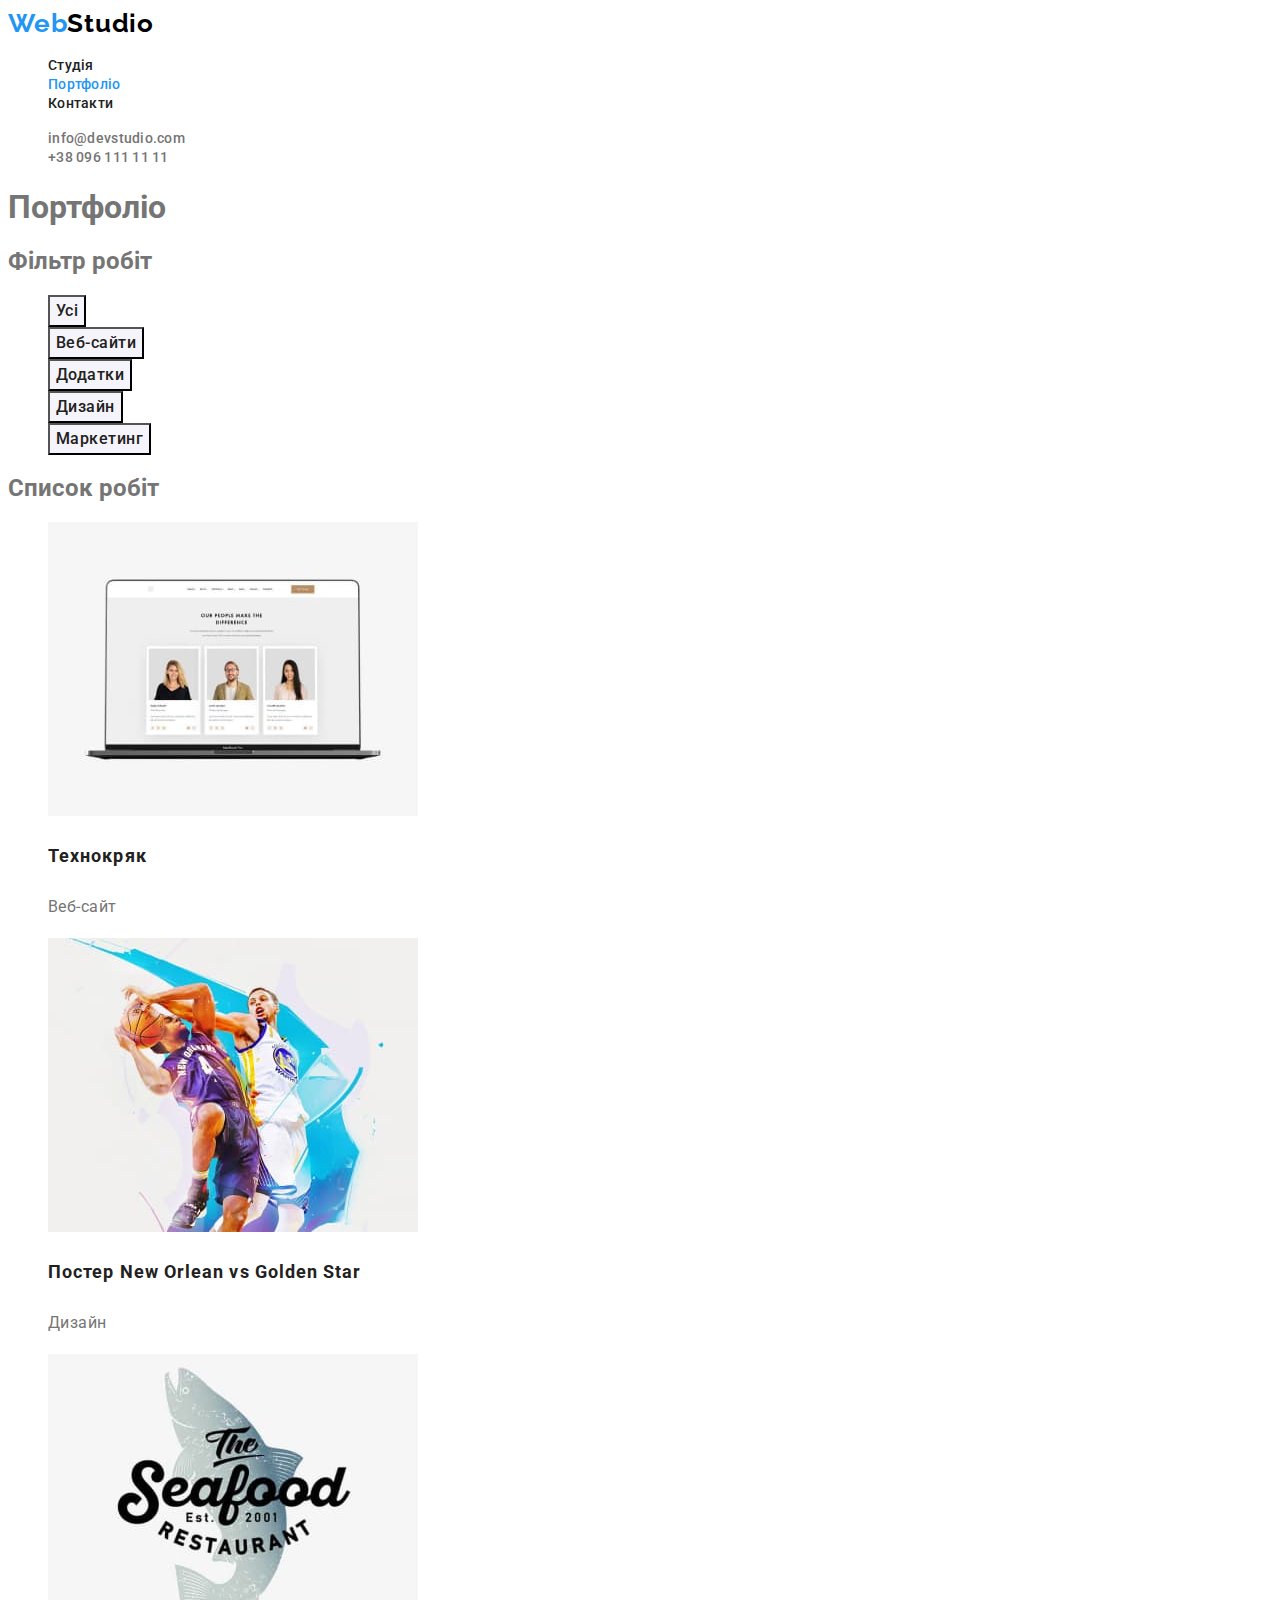
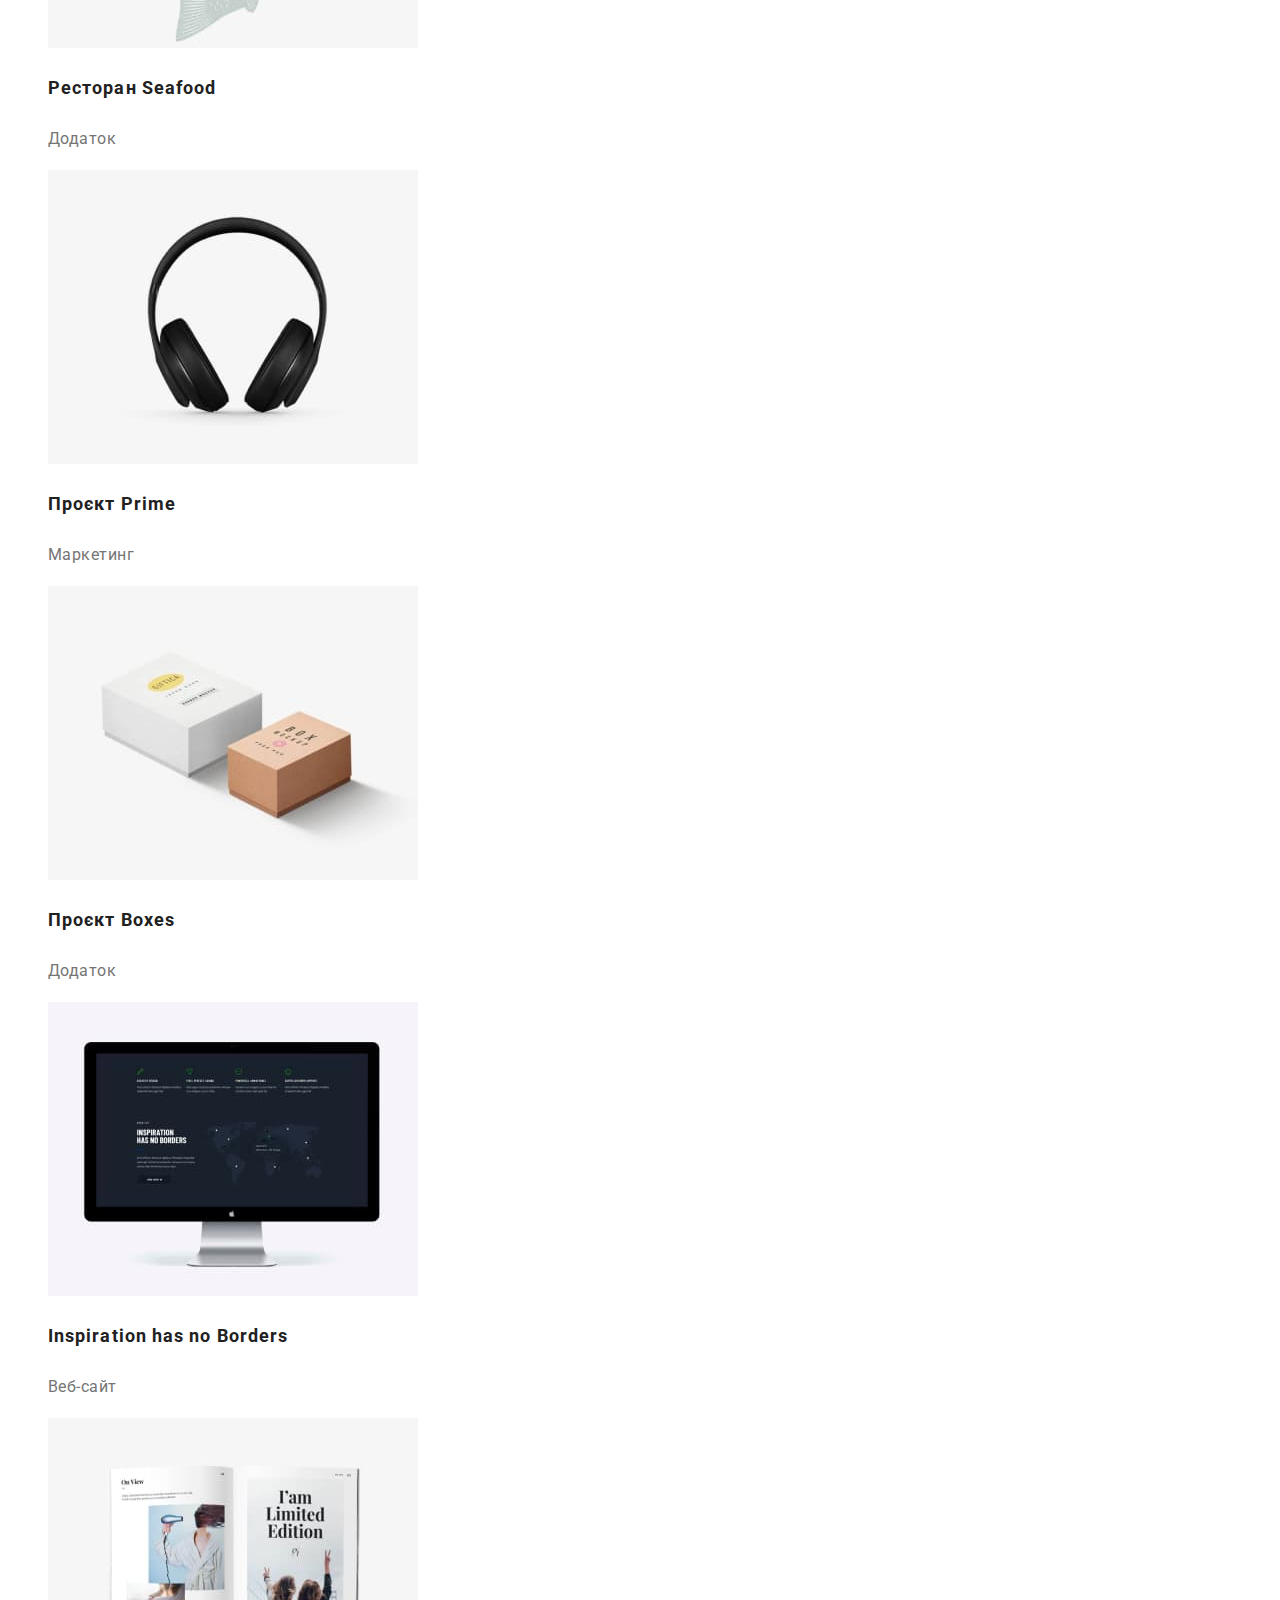
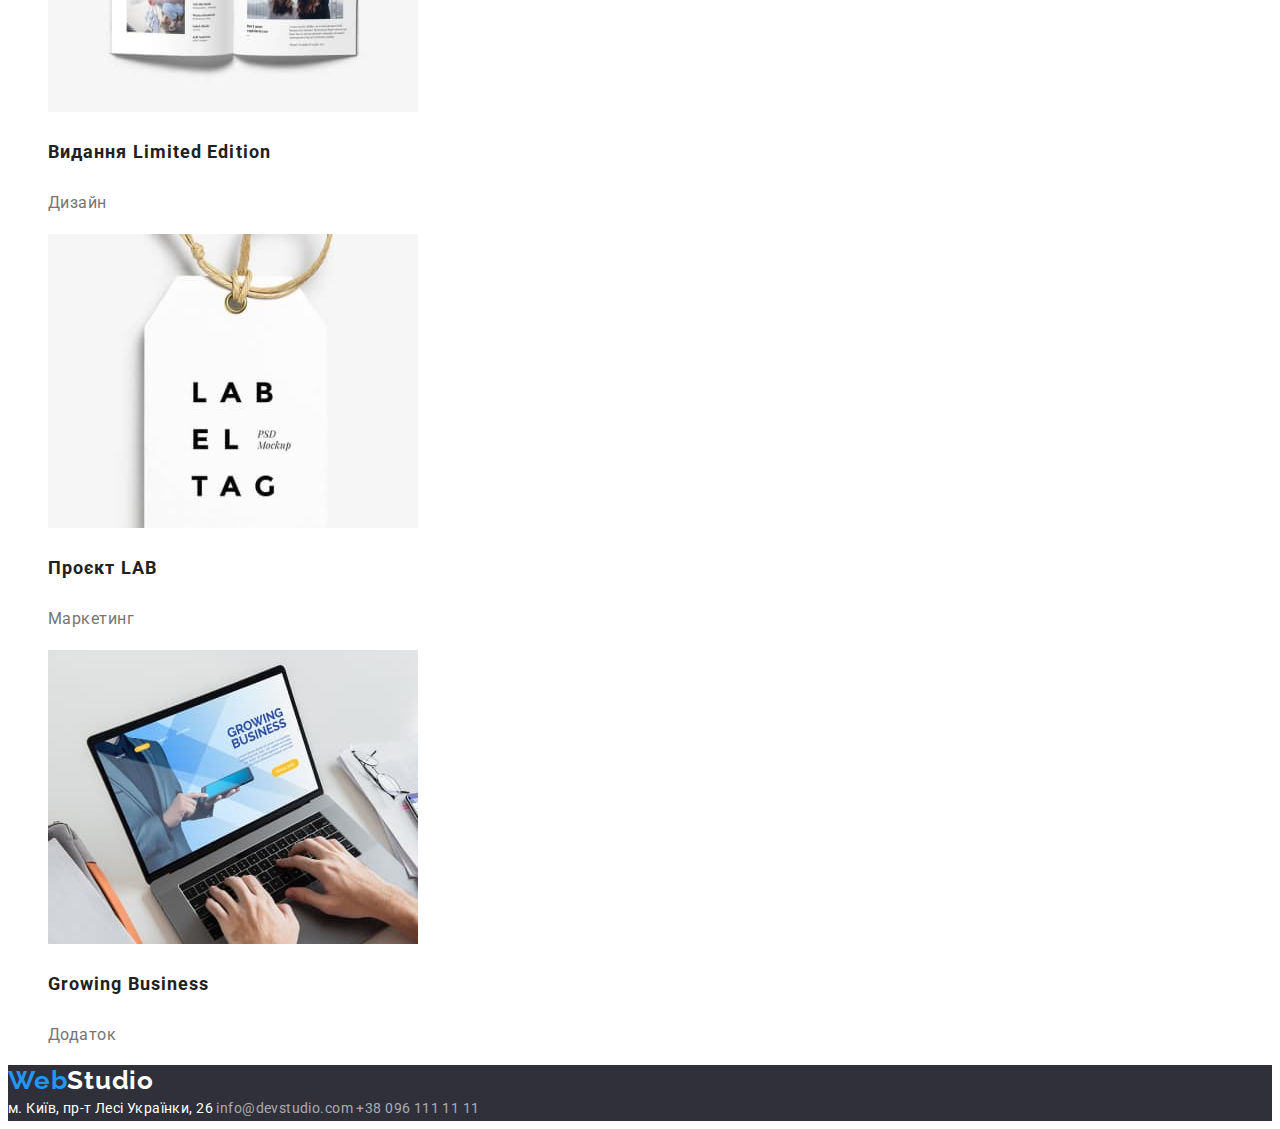
==== portfolio.html @ 7ddf729c "додав нормалізатор стилів" ====
<!DOCTYPE html>
<html lang="uk-UA">
  <head>
    <meta charset="UTF-8" />
    <meta name="viewport" content="width=device-width, initial-scale=1.0" />
    <title>Портфоліо</title>
    <link
      href="https://fonts.googleapis.com/css2?family=Raleway:wght@700&family=Roboto:wght@400;500;700;900&display=swap"
      rel="stylesheet"
    />
    <link
      rel="stylesheet"
      href="https://cdnjs.cloudflare.com/ajax/libs/modern-normalize/2.0.0/modern-normalize.min.css"
      integrity="sha512-4xo8blKMVCiXpTaLzQSLSw3KFOVPWhm/TRtuPVc4WG6kUgjH6J03IBuG7JZPkcWMxJ5huwaBpOpnwYElP/m6wg=="
      crossorigin="anonymous"
      referrerpolicy="no-referrer"
    />
    <link rel="stylesheet" href="./css/styles.css" />
  </head>
  <body>
    <!-- Шапка -->
    <header>
      <nav>
        <a href="./index.html" class="logo"
          >Web<span class="logo-studio-black">Studio</span></a
        >

        <ul class="nav list">
          <li><a href="./index.html" class="link">Студія</a></li>
          <li><a href="./portfolio.html" class="link current">Портфоліо</a></li>
          <li><a href="" class="link">Контакти</a></li>
        </ul>
      </nav>

      <ul class="info list">
        <li>
          <a href="mailto:info@devstudio.com" class="link"
            >info@devstudio.com</a
          >
        </li>
        <li><a href="tel:380961111111" class="link">+38 096 111 11 11</a></li>
      </ul>
    </header>

    <main>
      <section class="portfolio">
        <!-- цей заголовок буде скритий -->
        <h1>Портфоліо</h1>

        <!-- Фільтр -->

        <!-- цей заголовок буде скритий -->
        <h2>Фільтр робіт</h2>

        <ul class="list">
          <li><button type="button" class="list-button">Усі</button></li>
          <li>
            <button type="button" class="list-button">Веб-сайти</button>
          </li>
          <li><button type="button" class="list-button">Додатки</button></li>
          <li><button type="button" class="list-button">Дизайн</button></li>
          <li>
            <button type="button" class="list-button">Маркетинг</button>
          </li>
        </ul>

        <!-- Список робіт -->

        <!-- цей заголовок буде скритий -->
        <h2>Список робіт</h2>

        <ul class="list">
          <li>
            <a href="" class="link">
              <img
                src="./images/portfolio/techno.jpg"
                alt="Сторінка веб-сайту"
                width="370"
                height="294"
              />
              <h3 class="card-title">Технокряк</h3>
              <p class="card-text">Веб-сайт</p>
            </a>
          </li>
          <li>
            <a href="" class="link">
              <img
                src="./images/portfolio/new-orlean.jpg"
                alt="Гра в баскебол"
                width="370"
                height="294"
              />
              <h3 class="card-title">Постер New Orlean vs Golden Star</h3>
              <p class="card-text">Дизайн</p>
            </a>
          </li>
          <li>
            <a href="" class="link">
              <img
                src="./images/portfolio/seafood.jpg"
                alt="Логотип ресторану"
                width="370"
                height="294"
              />
              <h3 class="card-title">Ресторан Seafood</h3>
              <p class="card-text">Додаток</p>
            </a>
          </li>
          <li>
            <a href="" class="link">
              <img
                src="./images/portfolio/prime.jpg"
                alt="Навушники"
                width="370"
                height="294"
              />
              <h3 class="card-title">Проєкт Prime</h3>
              <p class="card-text">Маркетинг</p>
            </a>
          </li>
          <li>
            <a href="" class="link">
              <img
                src="./images/portfolio/boxes.jpg"
                alt="Картонні коробки"
                width="370"
                height="294"
              />
              <h3 class="card-title">Проєкт Boxes</h3>
              <p class="card-text">Додаток</p>
            </a>
          </li>
          <li>
            <a href="" class="link">
              <img
                src="./images/portfolio/no-borders.jpg"
                alt="Комп'ютер"
                width="370"
                height="294"
              />
              <h3 class="card-title">Inspiration has no Borders</h3>
              <p class="card-text">Веб-сайт</p>
            </a>
          </li>
          <li>
            <a href="" class="link">
              <img
                src="./images/portfolio/limited-edition.jpg"
                alt="Відкрита книга"
                width="370"
                height="294"
              />
              <h3 class="card-title">Видання Limited Edition</h3>
              <p class="card-text">Дизайн</p>
            </a>
          </li>
          <li>
            <a href="" class="link">
              <img
                src="./images/portfolio/lab.jpg"
                alt="Бірка з логотипом"
                width="370"
                height="294"
              />
              <h3 class="card-title">Проєкт LAB</h3>
              <p class="card-text">Маркетинг</p>
            </a>
          </li>
          <li>
            <a href="" class="link">
              <img
                src="./images/portfolio/growing-bisiness.jpg"
                alt="Робота за ноутбуком"
                width="370"
                height="294"
              />
              <h3 class="card-title">Growing Business</h3>
              <p class="card-text">Додаток</p>
            </a>
          </li>
        </ul>
      </section>
    </main>

    <!-- Підвал -->
    <footer>
      <a href="./index.html" class="logo"
        >Web<span class="logo-studio-white">Studio</span></a
      >
      <address>
        м. Київ, пр-т Лесі Українки, 26
        <a href="mailto:info@devstudio.com" class="link">info@devstudio.com</a>
        <a href="tel:380961111111" class="link">+38 096 111 11 11</a>
      </address>
    </footer>
  </body>
</html>
---- css/styles.css ----
:root {
  --primary-bg-color: #ffffff;
  --secondary-bg-color: #f5f4fa;
  --logo-black-color: #000000;
  --accent-color: #2196f3;
  --primary-text-color: #757575;
  --secondary-text-color: #212121;
  --hero-bg-color: #2f303a;
  --address-text-color: rgba(255, 255, 255, 0.6);
}

body {
  background-color: var(--primary-bg-color);
  color: var(--primary-text-color);
  font-family: 'Roboto', sans-serif;
  font-size: 16px;
}

/* Шапка */

.logo {
  color: var(--accent-color);
  font-family: 'Raleway', sans-serif;
  font-size: 26px;
  font-weight: 700;
  line-height: 1.2;
  letter-spacing: 0.78px;
  text-decoration: none;
}

.logo-studio-black {
  color: var(--logo-black-color);
}

.list {
  list-style: none;
}

.nav .link {
  color: var(--secondary-text-color);
  font-size: 14px;
  font-weight: 500;
  line-height: 1.2;
  letter-spacing: 0.28px;
  text-decoration: none;
}

.info .link {
  color: var(--primary-text-color);
  font-size: 14px;
  font-weight: 500;
  line-height: 1.2;
  letter-spacing: 0.28px;
  text-decoration: none;
}

.nav .link.current {
  color: var(--accent-color);
}

.nav .link:hover,
.nav .link:focus {
  color: var(--accent-color);
}

.info .link:hover,
.info .link:focus {
  color: var(--accent-color);
}

/* Герой */

.hero {
  background-color: var(--hero-bg-color);
}

.hero-title {
  color: var(--primary-bg-color);
  text-align: center;
  font-size: 44px;
  font-weight: 900;
  line-height: 1.36;
  letter-spacing: 2.64px;
  text-transform: uppercase;
}

.hero-button {
  color: var(--primary-bg-color);
  background-color: var(--accent-color);
  text-align: center;
  font-family: inherit;
  font-weight: 700;
  line-height: 1.87;
  letter-spacing: 0.96px;
}

.hero-button:hover {
  color: var(--hero-bg-color);
  cursor: pointer;
}

/* Особливості */

.features .title {
  color: var(--secondary-text-color);
  font-size: 14px;
  font-weight: 700;
  line-height: 1.2;
  letter-spacing: 0.42px;
  text-transform: uppercase;
}

.features .text {
  color: var(--primary-text-color);
  font-size: 14px;
  font-weight: 400;
  line-height: 1.71;
  letter-spacing: 0.42px;
}

/* Чим ми займаємося */

.examples .title,
.team .title {
  color: var(--secondary-text-color);
  text-align: center;
  font-size: 36px;
  font-weight: 700;
  line-height: 1.2;
  letter-spacing: 1.08px;
}

/* Наша команда */

.team {
  background-color: var(--secondary-bg-color);
}

.team .card-title {
  color: var(--secondary-text-color);
  text-align: center;
  font-size: 16px;
  font-weight: 500;
  line-height: 1.2;
  letter-spacing: 0.48px;
}

.team .card-text {
  color: var(--primary-text-color);
  text-align: center;
  font-size: 16px;
  font-weight: 400;
  line-height: 1.2;
  letter-spacing: 0.48px;
}

/* Портфоліо */

.portfolio .list-button {
  color: var(--secondary-text-color);
  background-color: var(--secondary-bg-color);
  text-align: center;
  font-size: 16px;
  font-weight: 500;
  line-height: 1.62;
  letter-spacing: 0.48px;
  font-family: inherit;
  cursor: pointer;
}

.portfolio .list-button:hover,
.portfolio .list-button:focus {
  color: var(--primary-bg-color);
  background-color: var(--accent-color);
}

.portfolio .link {
  text-decoration: none;
}

.portfolio .card-title {
  color: var(--secondary-text-color);
  font-size: 18px;
  font-weight: 700;
  line-height: 2;
  letter-spacing: 1.08px;
}

.portfolio .card-text {
  color: var(--primary-text-color);
  font-weight: 400;
  line-height: 1.87;
  letter-spacing: 0.48px;
}

/* Підвал */

footer {
  background-color: var(--hero-bg-color);
}

.logo-studio-white {
  color: var(--primary-bg-color);
}

address {
  color: var(--primary-bg-color);
  font-style: normal;
  font-size: 14px;
  font-weight: 400;
  line-height: 1.71;
  letter-spacing: 0.42px;
}

address .link {
  color: var(--address-text-color);
  font-size: 14px;
  font-weight: 400;
  line-height: 1.71;
  letter-spacing: 0.42px;
  text-decoration: none;
}

address .link:hover,
address .link:focus {
  color: var(--accent-color);
}
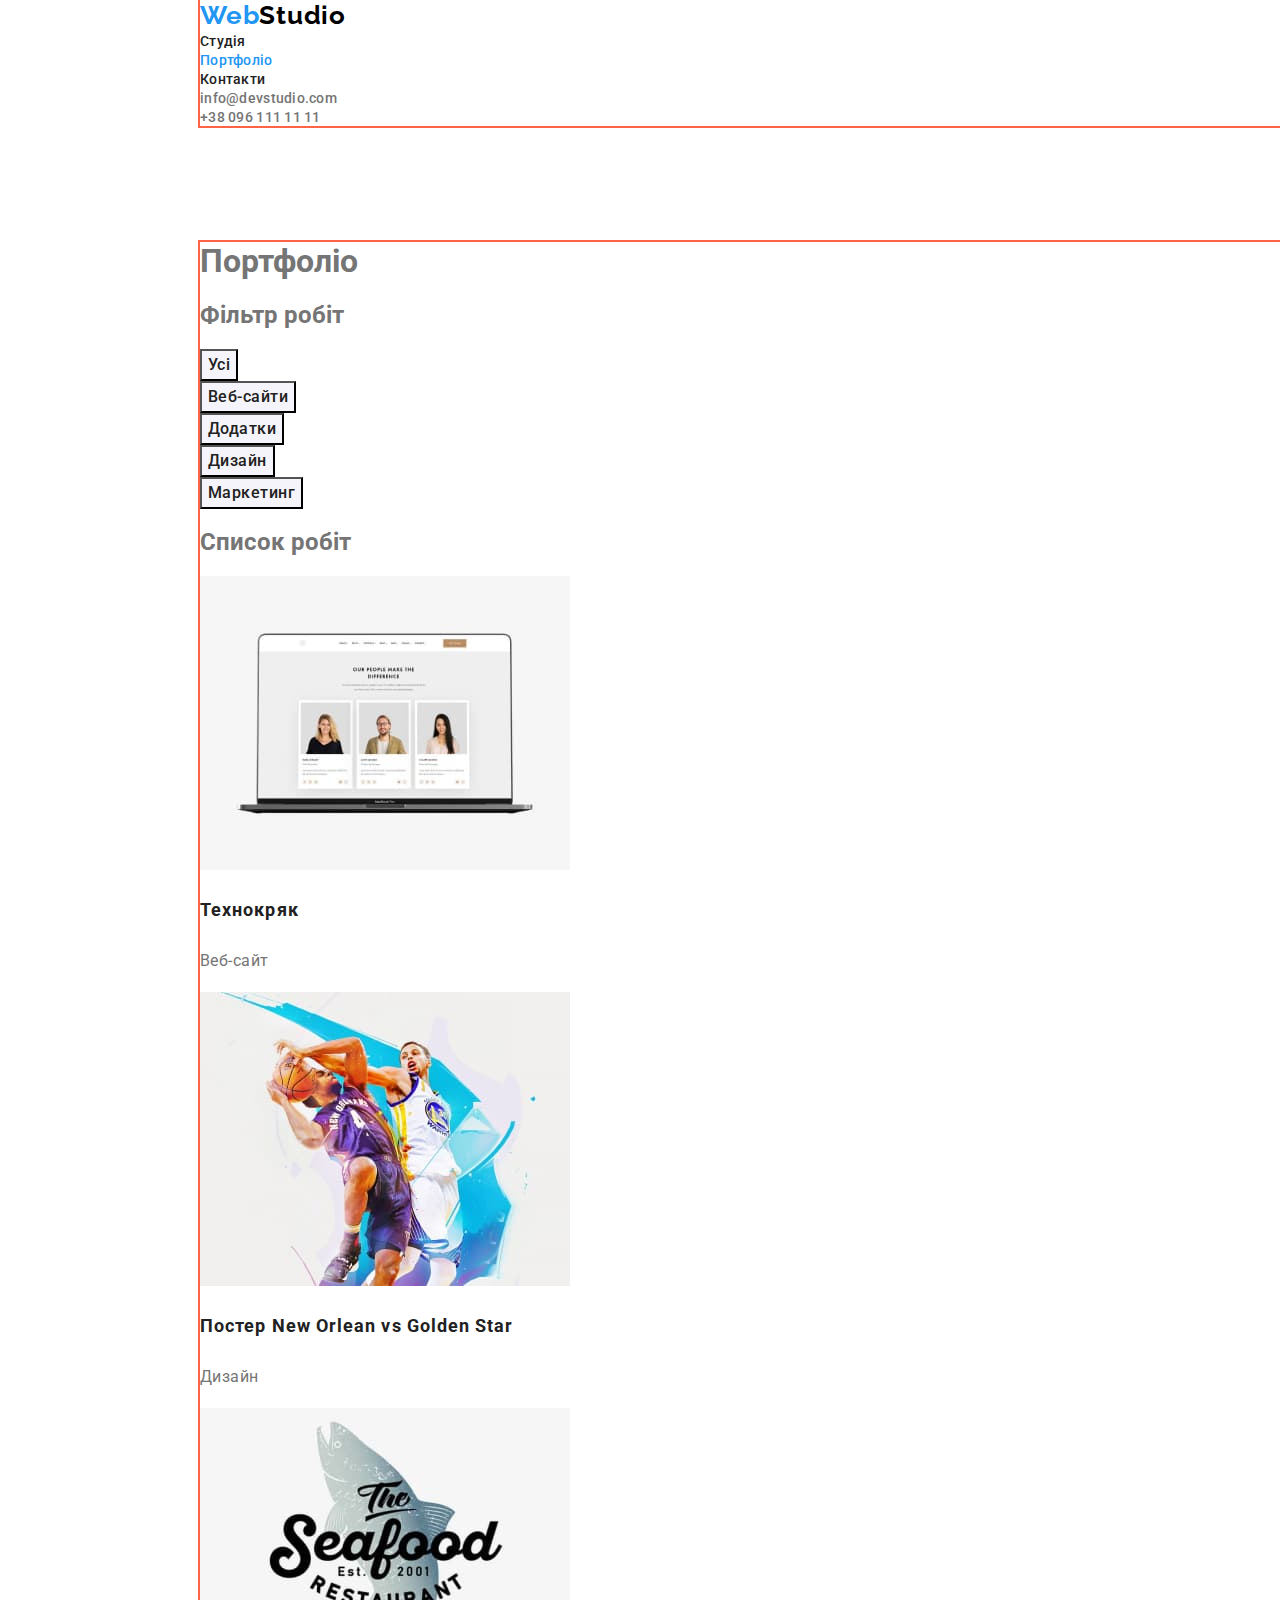
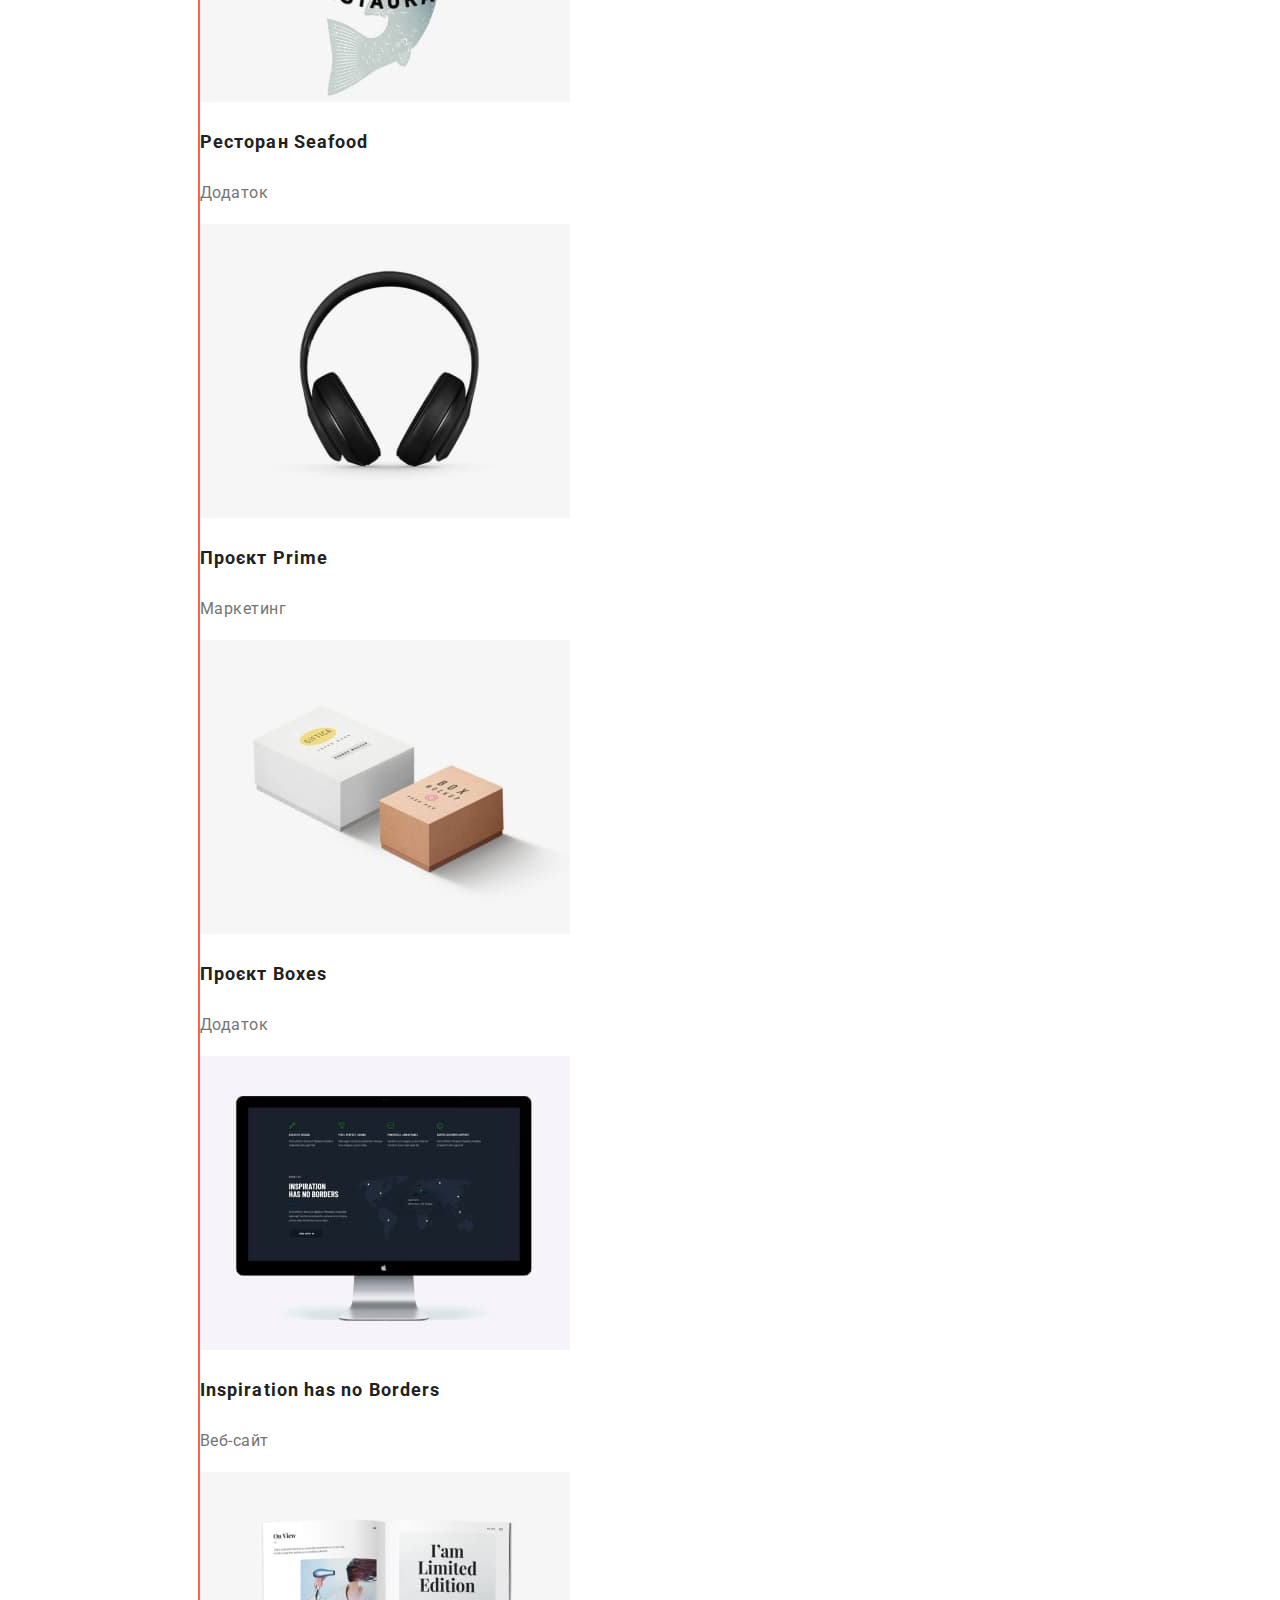
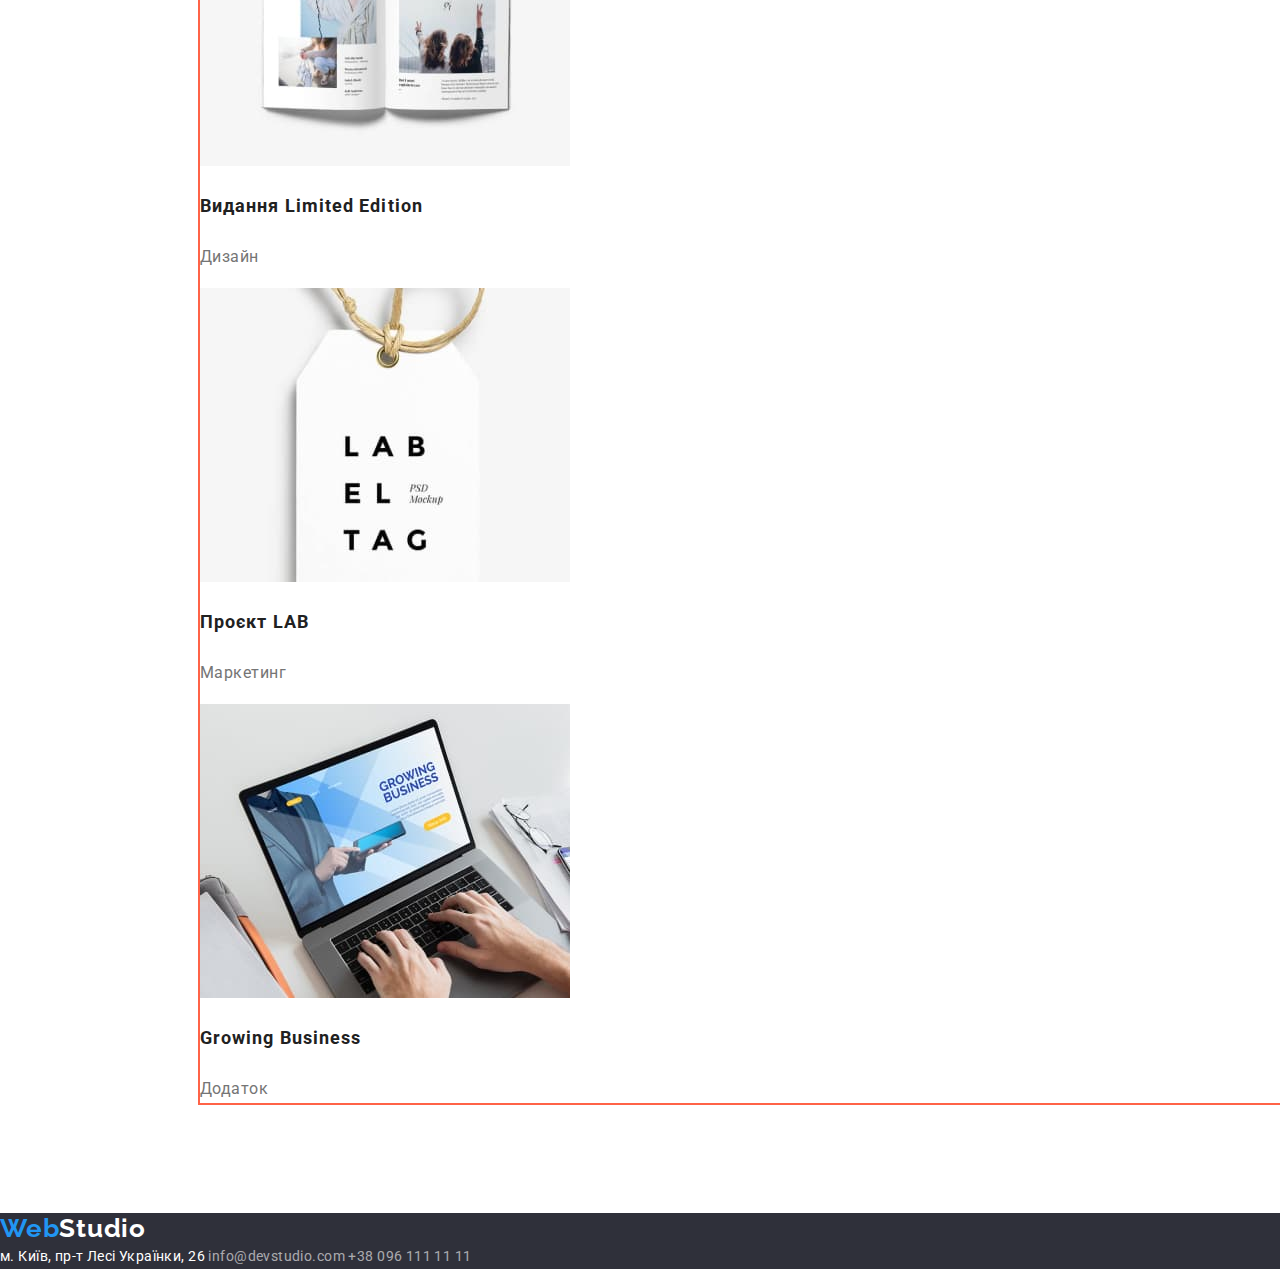
==== commit b70870e9: "створив клас .container, задав вертикальні відступи" ====
--- a/portfolio.html
+++ b/portfolio.html
@@ -17,168 +17,175 @@
     />
     <link rel="stylesheet" href="./css/styles.css" />
   </head>
+
   <body>
     <!-- Шапка -->
     <header>
-      <nav>
-        <a href="./index.html" class="logo"
-          >Web<span class="logo-studio-black">Studio</span></a
-        >
-
-        <ul class="nav list">
-          <li><a href="./index.html" class="link">Студія</a></li>
-          <li><a href="./portfolio.html" class="link current">Портфоліо</a></li>
-          <li><a href="" class="link">Контакти</a></li>
+      <div class="container">
+        <nav>
+          <a href="./index.html" class="logo"
+            >Web<span class="logo-studio-black">Studio</span></a
+          >
+
+          <ul class="nav list">
+            <li><a href="./index.html" class="link">Студія</a></li>
+            <li>
+              <a href="./portfolio.html" class="link current">Портфоліо</a>
+            </li>
+            <li><a href="" class="link">Контакти</a></li>
+          </ul>
+        </nav>
+
+        <ul class="info list">
+          <li>
+            <a href="mailto:info@devstudio.com" class="link"
+              >info@devstudio.com</a
+            >
+          </li>
+          <li><a href="tel:380961111111" class="link">+38 096 111 11 11</a></li>
         </ul>
-      </nav>
-
-      <ul class="info list">
-        <li>
-          <a href="mailto:info@devstudio.com" class="link"
-            >info@devstudio.com</a
-          >
-        </li>
-        <li><a href="tel:380961111111" class="link">+38 096 111 11 11</a></li>
-      </ul>
+      </div>
     </header>
 
     <main>
-      <section class="portfolio">
-        <!-- цей заголовок буде скритий -->
-        <h1>Портфоліо</h1>
-
-        <!-- Фільтр -->
-
-        <!-- цей заголовок буде скритий -->
-        <h2>Фільтр робіт</h2>
-
-        <ul class="list">
-          <li><button type="button" class="list-button">Усі</button></li>
-          <li>
-            <button type="button" class="list-button">Веб-сайти</button>
-          </li>
-          <li><button type="button" class="list-button">Додатки</button></li>
-          <li><button type="button" class="list-button">Дизайн</button></li>
-          <li>
-            <button type="button" class="list-button">Маркетинг</button>
-          </li>
-        </ul>
-
-        <!-- Список робіт -->
-
-        <!-- цей заголовок буде скритий -->
-        <h2>Список робіт</h2>
-
-        <ul class="list">
-          <li>
-            <a href="" class="link">
-              <img
-                src="./images/portfolio/techno.jpg"
-                alt="Сторінка веб-сайту"
-                width="370"
-                height="294"
-              />
-              <h3 class="card-title">Технокряк</h3>
-              <p class="card-text">Веб-сайт</p>
-            </a>
-          </li>
-          <li>
-            <a href="" class="link">
-              <img
-                src="./images/portfolio/new-orlean.jpg"
-                alt="Гра в баскебол"
-                width="370"
-                height="294"
-              />
-              <h3 class="card-title">Постер New Orlean vs Golden Star</h3>
-              <p class="card-text">Дизайн</p>
-            </a>
-          </li>
-          <li>
-            <a href="" class="link">
-              <img
-                src="./images/portfolio/seafood.jpg"
-                alt="Логотип ресторану"
-                width="370"
-                height="294"
-              />
-              <h3 class="card-title">Ресторан Seafood</h3>
-              <p class="card-text">Додаток</p>
-            </a>
-          </li>
-          <li>
-            <a href="" class="link">
-              <img
-                src="./images/portfolio/prime.jpg"
-                alt="Навушники"
-                width="370"
-                height="294"
-              />
-              <h3 class="card-title">Проєкт Prime</h3>
-              <p class="card-text">Маркетинг</p>
-            </a>
-          </li>
-          <li>
-            <a href="" class="link">
-              <img
-                src="./images/portfolio/boxes.jpg"
-                alt="Картонні коробки"
-                width="370"
-                height="294"
-              />
-              <h3 class="card-title">Проєкт Boxes</h3>
-              <p class="card-text">Додаток</p>
-            </a>
-          </li>
-          <li>
-            <a href="" class="link">
-              <img
-                src="./images/portfolio/no-borders.jpg"
-                alt="Комп'ютер"
-                width="370"
-                height="294"
-              />
-              <h3 class="card-title">Inspiration has no Borders</h3>
-              <p class="card-text">Веб-сайт</p>
-            </a>
-          </li>
-          <li>
-            <a href="" class="link">
-              <img
-                src="./images/portfolio/limited-edition.jpg"
-                alt="Відкрита книга"
-                width="370"
-                height="294"
-              />
-              <h3 class="card-title">Видання Limited Edition</h3>
-              <p class="card-text">Дизайн</p>
-            </a>
-          </li>
-          <li>
-            <a href="" class="link">
-              <img
-                src="./images/portfolio/lab.jpg"
-                alt="Бірка з логотипом"
-                width="370"
-                height="294"
-              />
-              <h3 class="card-title">Проєкт LAB</h3>
-              <p class="card-text">Маркетинг</p>
-            </a>
-          </li>
-          <li>
-            <a href="" class="link">
-              <img
-                src="./images/portfolio/growing-bisiness.jpg"
-                alt="Робота за ноутбуком"
-                width="370"
-                height="294"
-              />
-              <h3 class="card-title">Growing Business</h3>
-              <p class="card-text">Додаток</p>
-            </a>
-          </li>
-        </ul>
+      <section class="section portfolio">
+        <div class="container">
+          <!-- цей заголовок буде скритий -->
+          <h1>Портфоліо</h1>
+
+          <!-- Фільтр -->
+
+          <!-- цей заголовок буде скритий -->
+          <h2>Фільтр робіт</h2>
+
+          <ul class="list">
+            <li><button type="button" class="list-button">Усі</button></li>
+            <li>
+              <button type="button" class="list-button">Веб-сайти</button>
+            </li>
+            <li><button type="button" class="list-button">Додатки</button></li>
+            <li><button type="button" class="list-button">Дизайн</button></li>
+            <li>
+              <button type="button" class="list-button">Маркетинг</button>
+            </li>
+          </ul>
+
+          <!-- Список робіт -->
+
+          <!-- цей заголовок буде скритий -->
+          <h2>Список робіт</h2>
+
+          <ul class="list">
+            <li>
+              <a href="" class="link">
+                <img
+                  src="./images/portfolio/techno.jpg"
+                  alt="Сторінка веб-сайту"
+                  width="370"
+                  height="294"
+                />
+                <h3 class="card-title">Технокряк</h3>
+                <p class="card-text">Веб-сайт</p>
+              </a>
+            </li>
+            <li>
+              <a href="" class="link">
+                <img
+                  src="./images/portfolio/new-orlean.jpg"
+                  alt="Гра в баскебол"
+                  width="370"
+                  height="294"
+                />
+                <h3 class="card-title">Постер New Orlean vs Golden Star</h3>
+                <p class="card-text">Дизайн</p>
+              </a>
+            </li>
+            <li>
+              <a href="" class="link">
+                <img
+                  src="./images/portfolio/seafood.jpg"
+                  alt="Логотип ресторану"
+                  width="370"
+                  height="294"
+                />
+                <h3 class="card-title">Ресторан Seafood</h3>
+                <p class="card-text">Додаток</p>
+              </a>
+            </li>
+            <li>
+              <a href="" class="link">
+                <img
+                  src="./images/portfolio/prime.jpg"
+                  alt="Навушники"
+                  width="370"
+                  height="294"
+                />
+                <h3 class="card-title">Проєкт Prime</h3>
+                <p class="card-text">Маркетинг</p>
+              </a>
+            </li>
+            <li>
+              <a href="" class="link">
+                <img
+                  src="./images/portfolio/boxes.jpg"
+                  alt="Картонні коробки"
+                  width="370"
+                  height="294"
+                />
+                <h3 class="card-title">Проєкт Boxes</h3>
+                <p class="card-text">Додаток</p>
+              </a>
+            </li>
+            <li>
+              <a href="" class="link">
+                <img
+                  src="./images/portfolio/no-borders.jpg"
+                  alt="Комп'ютер"
+                  width="370"
+                  height="294"
+                />
+                <h3 class="card-title">Inspiration has no Borders</h3>
+                <p class="card-text">Веб-сайт</p>
+              </a>
+            </li>
+            <li>
+              <a href="" class="link">
+                <img
+                  src="./images/portfolio/limited-edition.jpg"
+                  alt="Відкрита книга"
+                  width="370"
+                  height="294"
+                />
+                <h3 class="card-title">Видання Limited Edition</h3>
+                <p class="card-text">Дизайн</p>
+              </a>
+            </li>
+            <li>
+              <a href="" class="link">
+                <img
+                  src="./images/portfolio/lab.jpg"
+                  alt="Бірка з логотипом"
+                  width="370"
+                  height="294"
+                />
+                <h3 class="card-title">Проєкт LAB</h3>
+                <p class="card-text">Маркетинг</p>
+              </a>
+            </li>
+            <li>
+              <a href="" class="link">
+                <img
+                  src="./images/portfolio/growing-bisiness.jpg"
+                  alt="Робота за ноутбуком"
+                  width="370"
+                  height="294"
+                />
+                <h3 class="card-title">Growing Business</h3>
+                <p class="card-text">Додаток</p>
+              </a>
+            </li>
+          </ul>
+        </div>
       </section>
     </main>
 
--- a/css/styles.css
+++ b/css/styles.css
@@ -10,10 +10,18 @@
 }
 
 body {
+  width: 1600px;
+  margin: 0;
   background-color: var(--primary-bg-color);
   color: var(--primary-text-color);
   font-family: 'Roboto', sans-serif;
   font-size: 16px;
+}
+
+.container {
+  width: 1200px;
+  margin: 0 auto;
+  outline: 2px solid tomato;
 }
 
 /* Шапка */
@@ -33,6 +41,8 @@
 }
 
 .list {
+  margin: 0;
+  padding: 0;
   list-style: none;
 }
 
@@ -68,15 +78,22 @@
   color: var(--accent-color);
 }
 
+.section {
+  padding-top: 94px;
+  padding-bottom: 94px;
+}
+
 /* Герой */
 
 .hero {
   background-color: var(--hero-bg-color);
-}
-
-.hero-title {
-  color: var(--primary-bg-color);
-  text-align: center;
+  text-align: center;
+}
+
+.hero .title {
+  margin-top: 0;
+  margin-bottom: 30;
+  color: var(--primary-bg-color);
   font-size: 44px;
   font-weight: 900;
   line-height: 1.36;
@@ -102,6 +119,8 @@
 /* Особливості */
 
 .features .title {
+  margin-top: 0;
+  margin-bottom: 10;
   color: var(--secondary-text-color);
   font-size: 14px;
   font-weight: 700;
@@ -111,6 +130,7 @@
 }
 
 .features .text {
+  margin: 0;
   color: var(--primary-text-color);
   font-size: 14px;
   font-weight: 400;
@@ -122,6 +142,8 @@
 
 .examples .title,
 .team .title {
+  margin-top: 0;
+  margin-bottom: 50px;
   color: var(--secondary-text-color);
   text-align: center;
   font-size: 36px;
@@ -137,6 +159,8 @@
 }
 
 .team .card-title {
+  margin-top: 0;
+  margin-bottom: 10px;
   color: var(--secondary-text-color);
   text-align: center;
   font-size: 16px;
@@ -146,6 +170,8 @@
 }
 
 .team .card-text {
+  margin-top: 0;
+  margin-bottom: 30px;
   color: var(--primary-text-color);
   text-align: center;
   font-size: 16px;
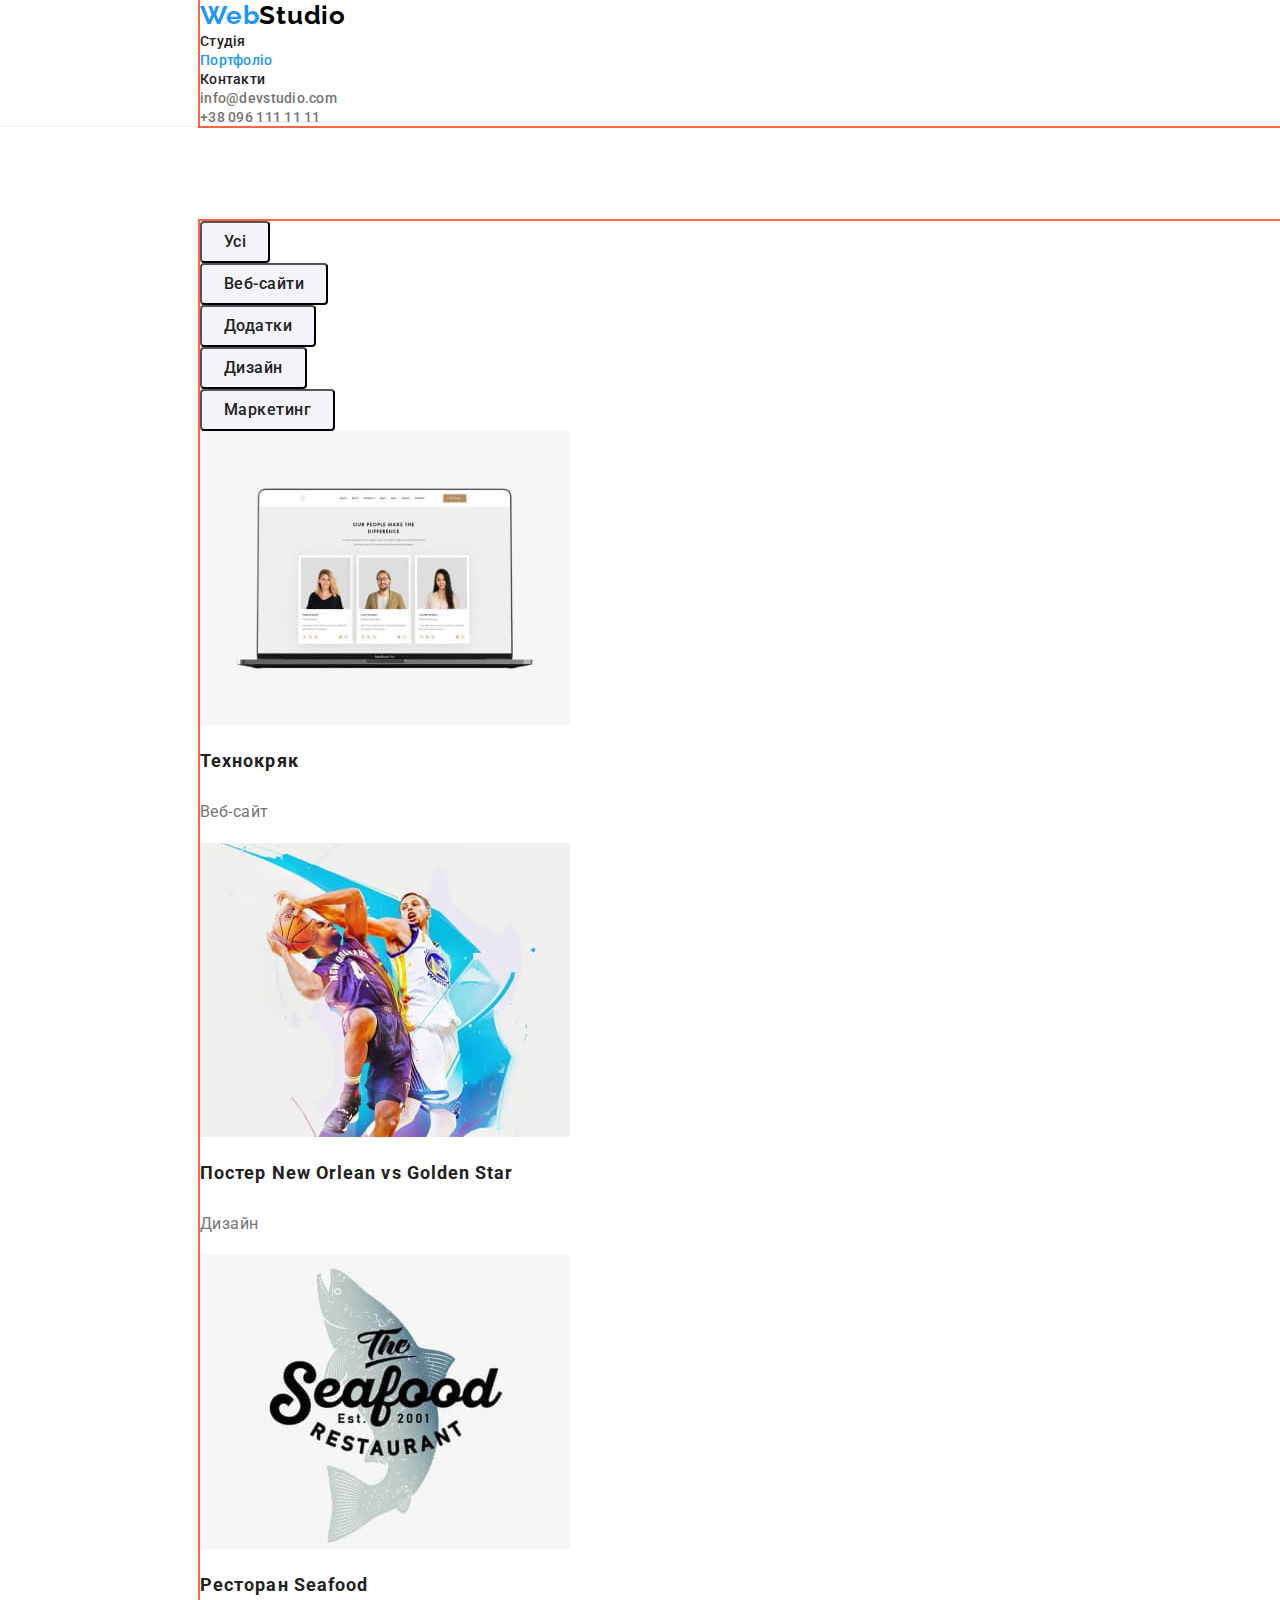
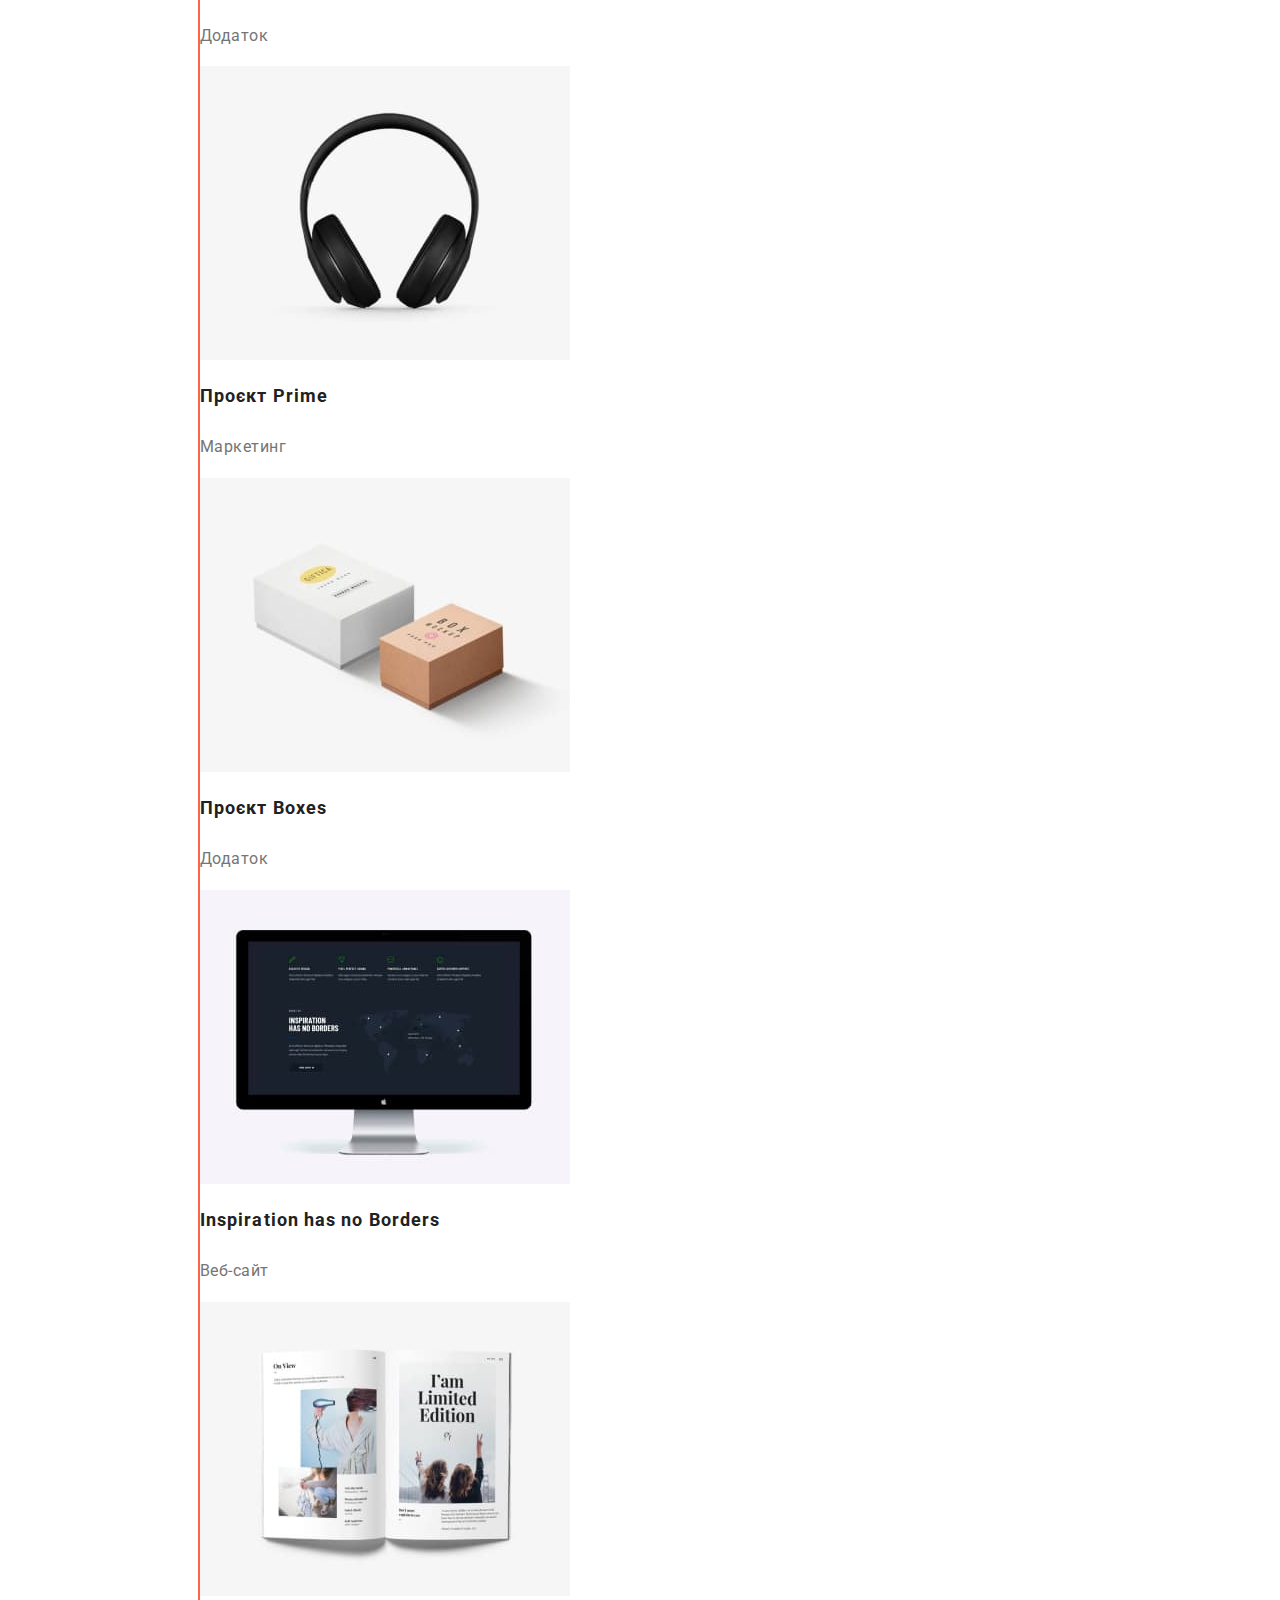
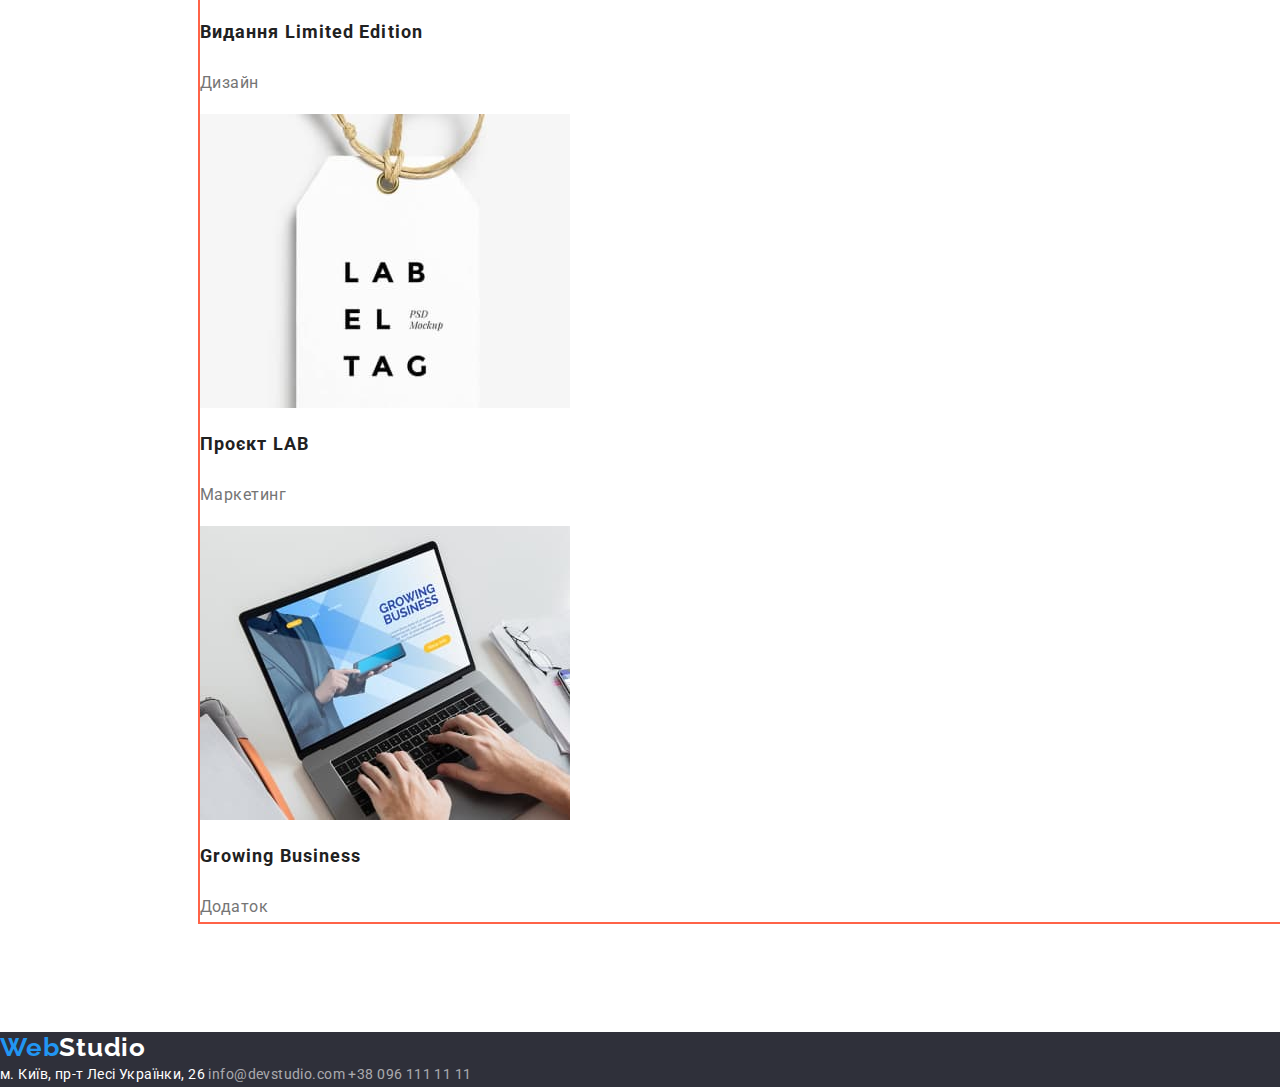
==== commit 9456fa15: "додав відступи по вертикалі" ====
--- a/portfolio.html
+++ b/portfolio.html
@@ -21,42 +21,47 @@
   <body>
     <!-- Шапка -->
     <header>
-      <div class="container">
-        <nav>
+      <div class="container page-nav">
+        <nav class="nav">
           <a href="./index.html" class="logo"
             >Web<span class="logo-studio-black">Studio</span></a
           >
 
           <ul class="nav list">
-            <li><a href="./index.html" class="link">Студія</a></li>
-            <li>
+            <li class="item">
+              <a href="./index.html" class="link">Студія</a>
+            </li>
+            <li class="item">
               <a href="./portfolio.html" class="link current">Портфоліо</a>
             </li>
-            <li><a href="" class="link">Контакти</a></li>
+            <li class="item"><a href="" class="link">Контакти</a></li>
           </ul>
         </nav>
 
         <ul class="info list">
-          <li>
+          <li class="item">
             <a href="mailto:info@devstudio.com" class="link"
               >info@devstudio.com</a
             >
           </li>
-          <li><a href="tel:380961111111" class="link">+38 096 111 11 11</a></li>
+          <li class="item">
+            <a href="tel:380961111111" class="link">+38 096 111 11 11</a>
+          </li>
         </ul>
       </div>
+      <div class="header-underline"></div>
     </header>
 
     <main>
       <section class="section portfolio">
         <div class="container">
           <!-- цей заголовок буде скритий -->
-          <h1>Портфоліо</h1>
+          <!-- <h1>Портфоліо</h1> -->
 
           <!-- Фільтр -->
 
           <!-- цей заголовок буде скритий -->
-          <h2>Фільтр робіт</h2>
+          <!-- <h2>Фільтр робіт</h2> -->
 
           <ul class="list">
             <li><button type="button" class="list-button">Усі</button></li>
@@ -73,7 +78,7 @@
           <!-- Список робіт -->
 
           <!-- цей заголовок буде скритий -->
-          <h2>Список робіт</h2>
+          <!-- <h2>Список робіт</h2> -->
 
           <ul class="list">
             <li>
--- a/css/styles.css
+++ b/css/styles.css
@@ -1,6 +1,7 @@
 :root {
   --primary-bg-color: #ffffff;
   --secondary-bg-color: #f5f4fa;
+  --header-underline-color: #ececec;
   --logo-black-color: #000000;
   --accent-color: #2196f3;
   --primary-text-color: #757575;
@@ -24,7 +25,22 @@
   outline: 2px solid tomato;
 }
 
+img {
+  display: block;
+}
+
 /* Шапка */
+
+.header-underline {
+  width: 1600px;
+  height: 1px;
+  background-color: var(--header-underline-color);
+}
+
+/* .page-nav {
+  display: flex;
+  align-items: center;
+} */
 
 .logo {
   color: var(--accent-color);
@@ -40,42 +56,58 @@
   color: var(--logo-black-color);
 }
 
+/* .nav {
+  display: flex;
+}
+
+.nav .item:not(:last-child) {
+  margin-right: 50px;
+} */
+
+.nav .link {
+  color: var(--secondary-text-color);
+  font-size: 14px;
+  font-weight: 500;
+  line-height: 1.2;
+  letter-spacing: 0.28px;
+  text-decoration: none;
+}
+
+/* .info {
+  display: flex;
+} */
+
+.info .item:not(:last-child) {
+  margin-right: 40px;
+}
+
+.info .link {
+  color: var(--primary-text-color);
+  font-size: 14px;
+  font-weight: 500;
+  line-height: 1.2;
+  letter-spacing: 0.28px;
+  text-decoration: none;
+}
+
+.nav .link.current {
+  color: var(--accent-color);
+}
+
+.nav .link:hover,
+.nav .link:focus {
+  color: var(--accent-color);
+}
+
+.info .link:hover,
+.info .link:focus {
+  color: var(--accent-color);
+}
+
 .list {
   margin: 0;
   padding: 0;
   list-style: none;
-}
-
-.nav .link {
-  color: var(--secondary-text-color);
-  font-size: 14px;
-  font-weight: 500;
-  line-height: 1.2;
-  letter-spacing: 0.28px;
-  text-decoration: none;
-}
-
-.info .link {
-  color: var(--primary-text-color);
-  font-size: 14px;
-  font-weight: 500;
-  line-height: 1.2;
-  letter-spacing: 0.28px;
-  text-decoration: none;
-}
-
-.nav .link.current {
-  color: var(--accent-color);
-}
-
-.nav .link:hover,
-.nav .link:focus {
-  color: var(--accent-color);
-}
-
-.info .link:hover,
-.info .link:focus {
-  color: var(--accent-color);
 }
 
 .section {
@@ -170,8 +202,7 @@
 }
 
 .team .card-text {
-  margin-top: 0;
-  margin-bottom: 30px;
+  margin: 0;
   color: var(--primary-text-color);
   text-align: center;
   font-size: 16px;
@@ -182,7 +213,13 @@
 
 /* Портфоліо */
 
+.section .portfolio {
+  padding-top: 0;
+}
+
 .portfolio .list-button {
+  border-radius: 4px;
+  padding: 6px 22px;
   color: var(--secondary-text-color);
   background-color: var(--secondary-bg-color);
   text-align: center;
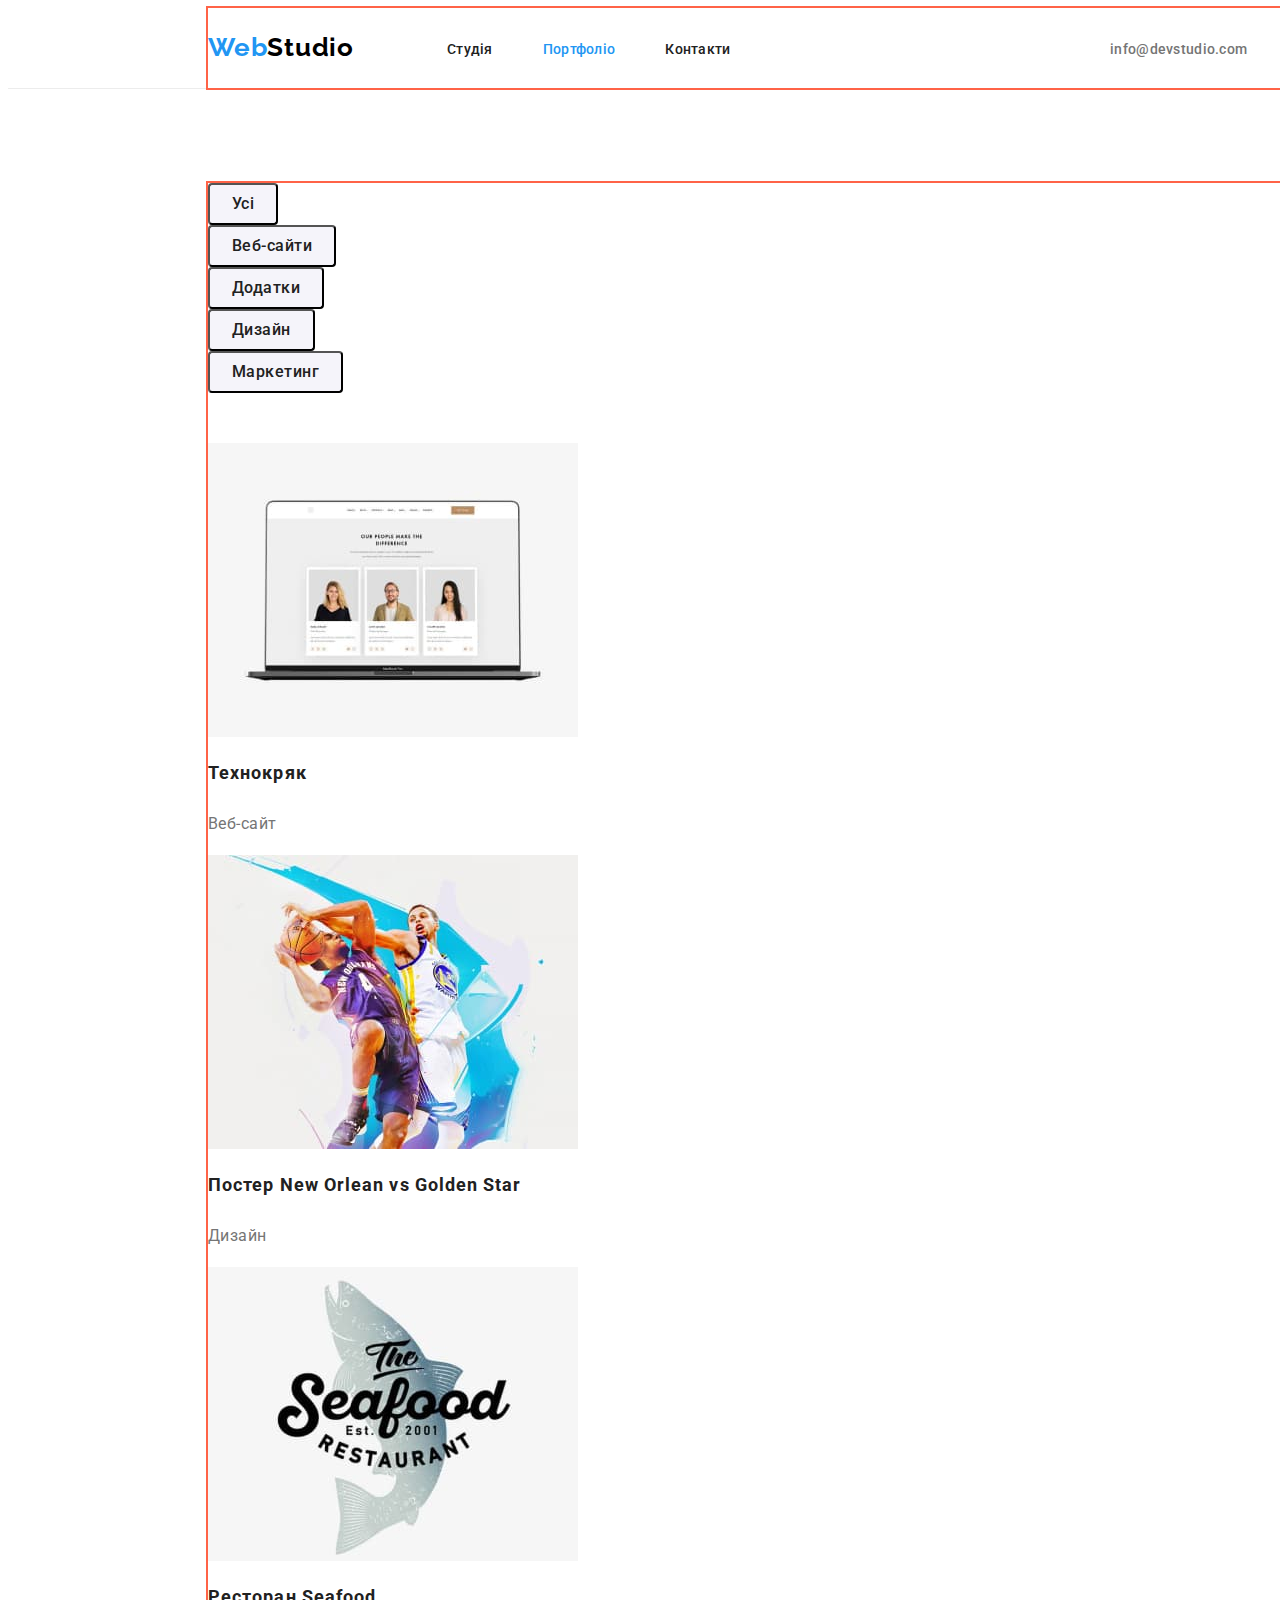
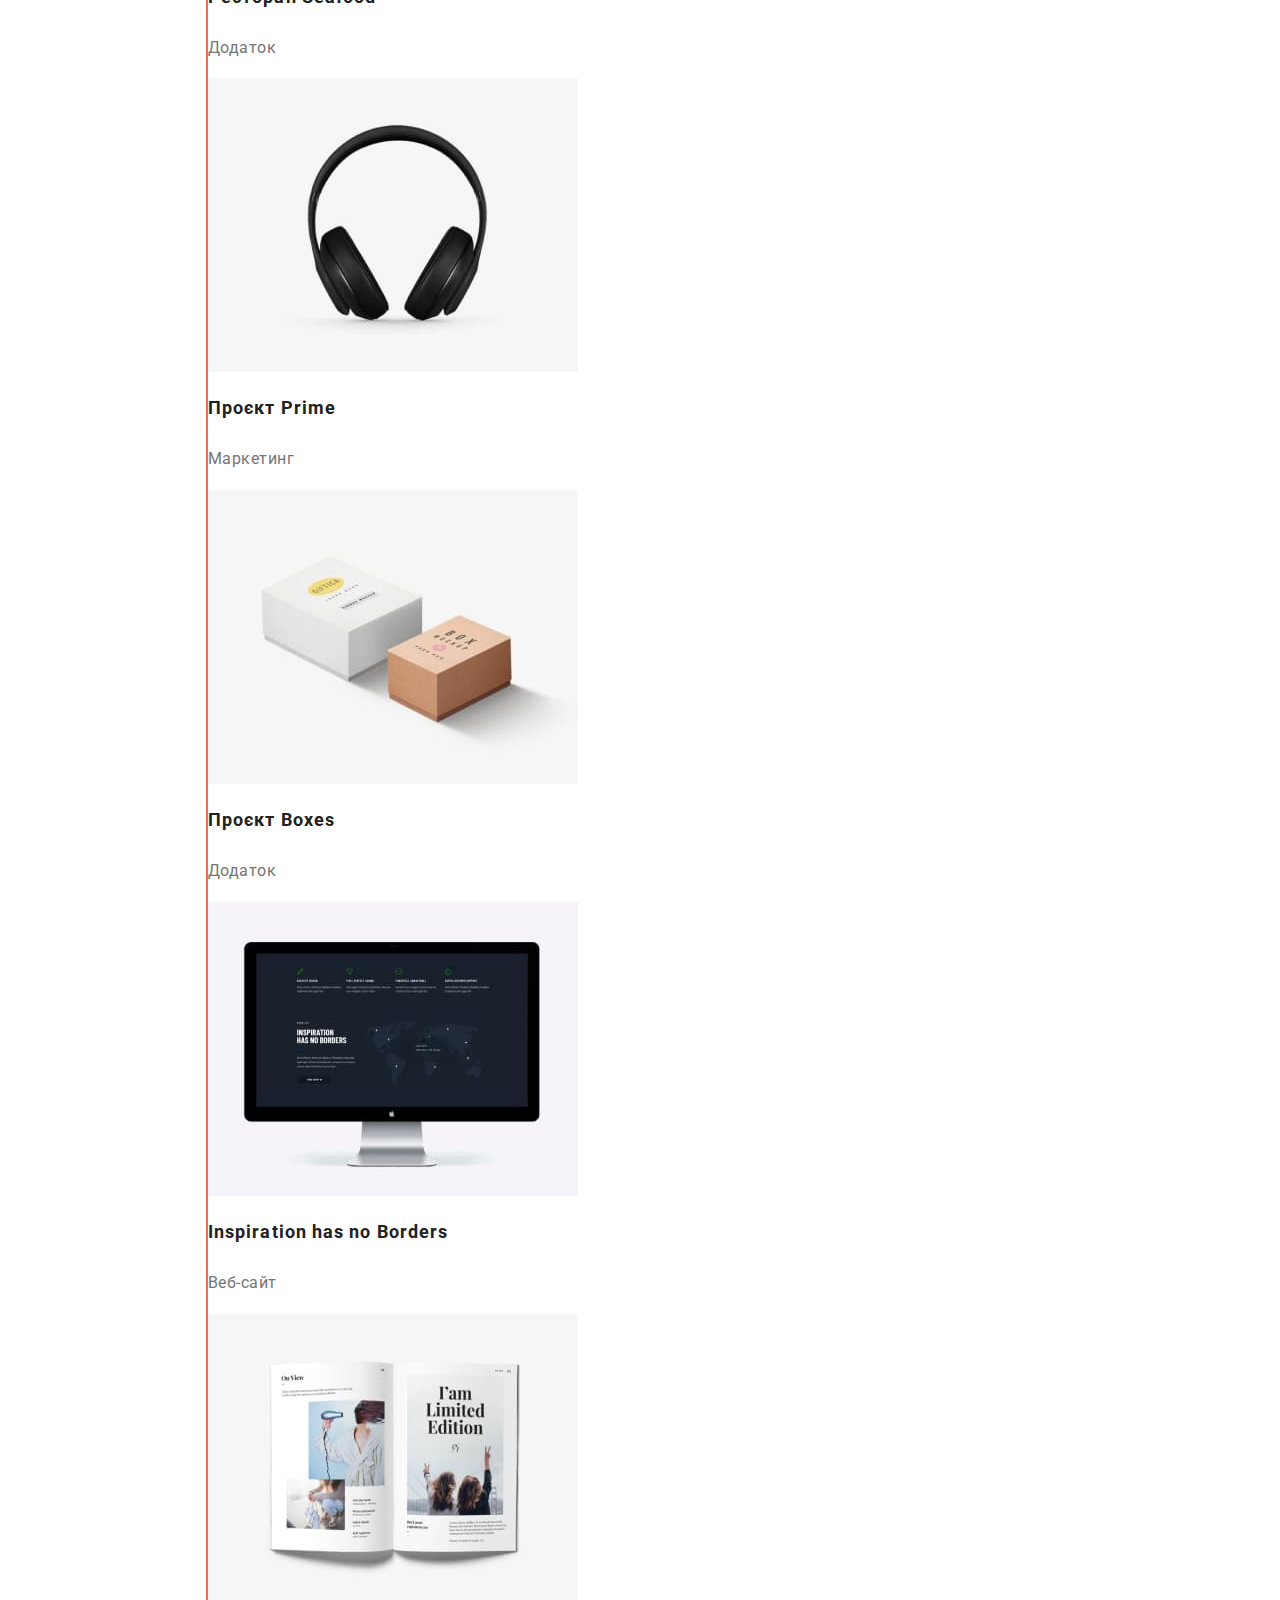
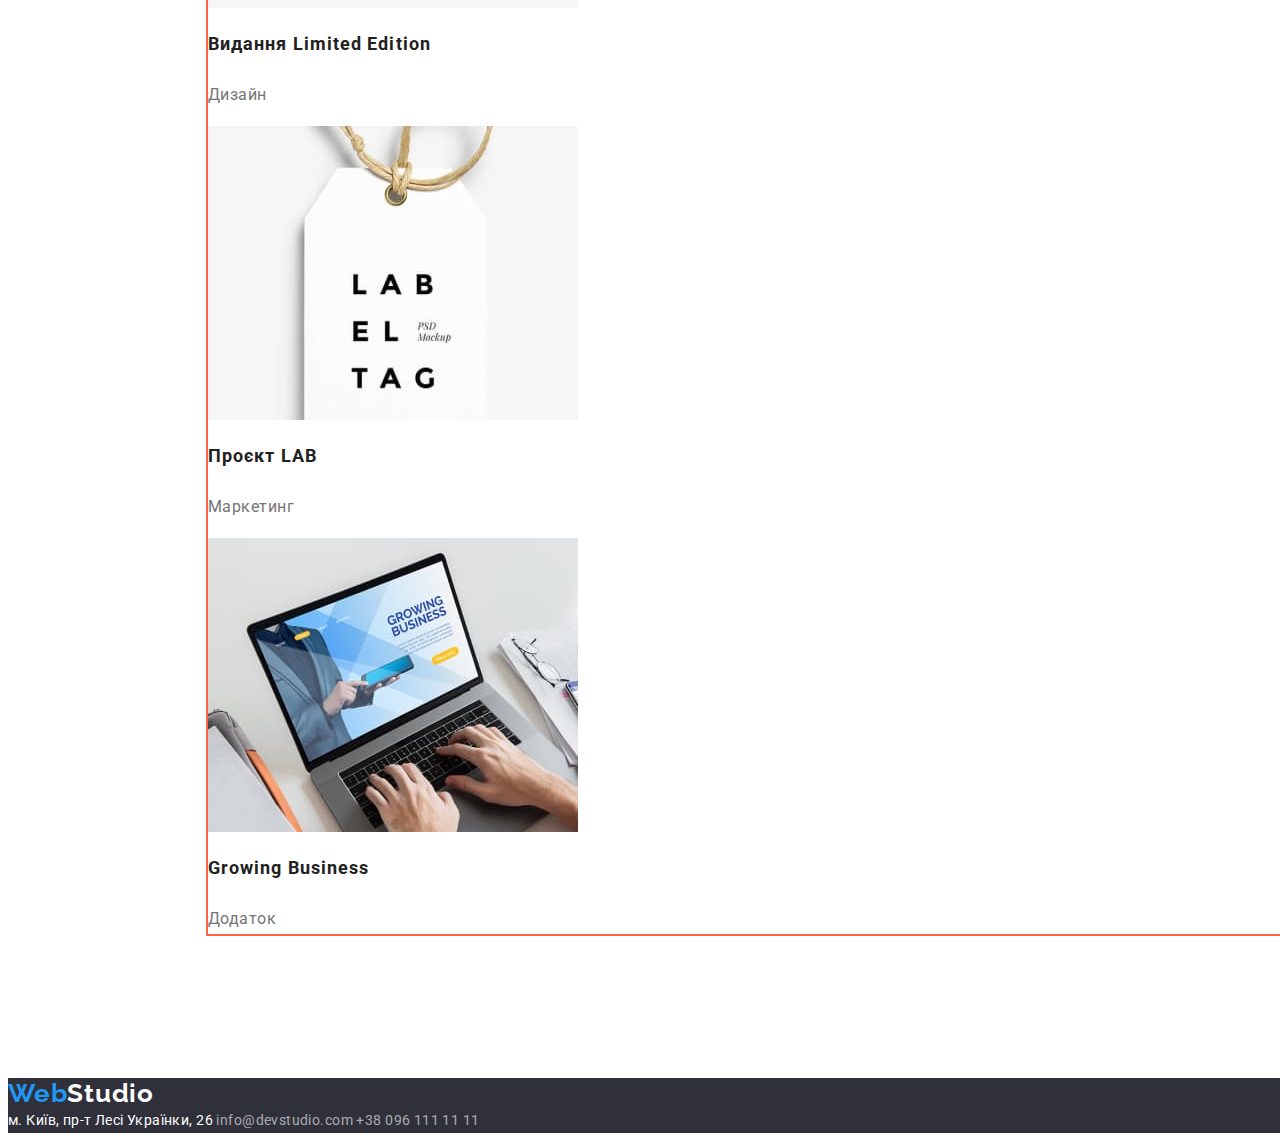
==== commit ad8c05dc: "завершив header" ====
--- a/portfolio.html
+++ b/portfolio.html
@@ -21,13 +21,13 @@
   <body>
     <!-- Шапка -->
     <header>
-      <div class="container page-nav">
+      <div class="container header-container">
+        <a href="./index.html" class="logo"
+          >Web<span class="logo-studio-black">Studio</span></a
+        >
+
         <nav class="nav">
-          <a href="./index.html" class="logo"
-            >Web<span class="logo-studio-black">Studio</span></a
-          >
-
-          <ul class="nav list">
+          <ul class="list">
             <li class="item">
               <a href="./index.html" class="link">Студія</a>
             </li>
--- a/css/styles.css
+++ b/css/styles.css
@@ -12,7 +12,6 @@
 
 body {
   width: 1600px;
-  margin: 0;
   background-color: var(--primary-bg-color);
   color: var(--primary-text-color);
   font-family: 'Roboto', sans-serif;
@@ -25,89 +24,93 @@
   outline: 2px solid tomato;
 }
 
-img {
-  display: block;
-}
-
 /* Шапка */
+
+.header-container {
+  display: flex;
+  align-items: center;
+}
+
+.logo {
+  margin-right: 93px;
+  padding-top: 24px;
+  padding-bottom: 25px;
+  color: var(--accent-color);
+  font-family: 'Raleway', sans-serif;
+  font-size: 26px;
+  font-weight: 700;
+  line-height: 1.2;
+  letter-spacing: 0.78px;
+  text-decoration: none;
+}
+
+.logo-studio-black {
+  color: var(--logo-black-color);
+}
+
+.list {
+  margin: 0;
+  padding: 0;
+  list-style: none;
+}
+
+.nav .list {
+  display: flex;
+}
+
+.nav .item + .item {
+  margin-left: 50px;
+}
+
+.nav .link {
+  padding-top: 32px;
+  padding-bottom: 32px;
+  color: var(--secondary-text-color);
+  font-size: 14px;
+  font-weight: 500;
+  line-height: 1.2;
+  letter-spacing: 0.28px;
+  text-decoration: none;
+}
+
+.info {
+  display: flex;
+  margin-left: auto;
+}
+
+.info .item + .item {
+  margin-left: 40px;
+}
+
+.info .link {
+  padding-top: 32px;
+  padding-bottom: 32px;
+  color: var(--primary-text-color);
+  font-size: 14px;
+  font-weight: 500;
+  line-height: 1.2;
+  letter-spacing: 0.28px;
+  text-decoration: none;
+}
+
+.nav .link.current {
+  color: var(--accent-color);
+}
+
+.nav .link:hover,
+.nav .link:focus {
+  color: var(--accent-color);
+}
+
+.info .link:hover,
+.info .link:focus {
+  color: var(--accent-color);
+}
 
 .header-underline {
   width: 1600px;
   height: 1px;
   background-color: var(--header-underline-color);
-}
-
-/* .page-nav {
-  display: flex;
-  align-items: center;
-} */
-
-.logo {
-  color: var(--accent-color);
-  font-family: 'Raleway', sans-serif;
-  font-size: 26px;
-  font-weight: 700;
-  line-height: 1.2;
-  letter-spacing: 0.78px;
-  text-decoration: none;
-}
-
-.logo-studio-black {
-  color: var(--logo-black-color);
-}
-
-/* .nav {
-  display: flex;
-}
-
-.nav .item:not(:last-child) {
-  margin-right: 50px;
-} */
-
-.nav .link {
-  color: var(--secondary-text-color);
-  font-size: 14px;
-  font-weight: 500;
-  line-height: 1.2;
-  letter-spacing: 0.28px;
-  text-decoration: none;
-}
-
-/* .info {
-  display: flex;
-} */
-
-.info .item:not(:last-child) {
-  margin-right: 40px;
-}
-
-.info .link {
-  color: var(--primary-text-color);
-  font-size: 14px;
-  font-weight: 500;
-  line-height: 1.2;
-  letter-spacing: 0.28px;
-  text-decoration: none;
-}
-
-.nav .link.current {
-  color: var(--accent-color);
-}
-
-.nav .link:hover,
-.nav .link:focus {
-  color: var(--accent-color);
-}
-
-.info .link:hover,
-.info .link:focus {
-  color: var(--accent-color);
-}
-
-.list {
-  margin: 0;
-  padding: 0;
-  list-style: none;
 }
 
 .section {
@@ -172,6 +175,10 @@
 
 /* Чим ми займаємося */
 
+img {
+  display: block;
+}
+
 .examples .title,
 .team .title {
   margin-top: 0;
@@ -213,8 +220,8 @@
 
 /* Портфоліо */
 
-.section .portfolio {
-  padding-top: 0;
+.portfolio .list {
+  margin-bottom: 50px;
 }
 
 .portfolio .list-button {
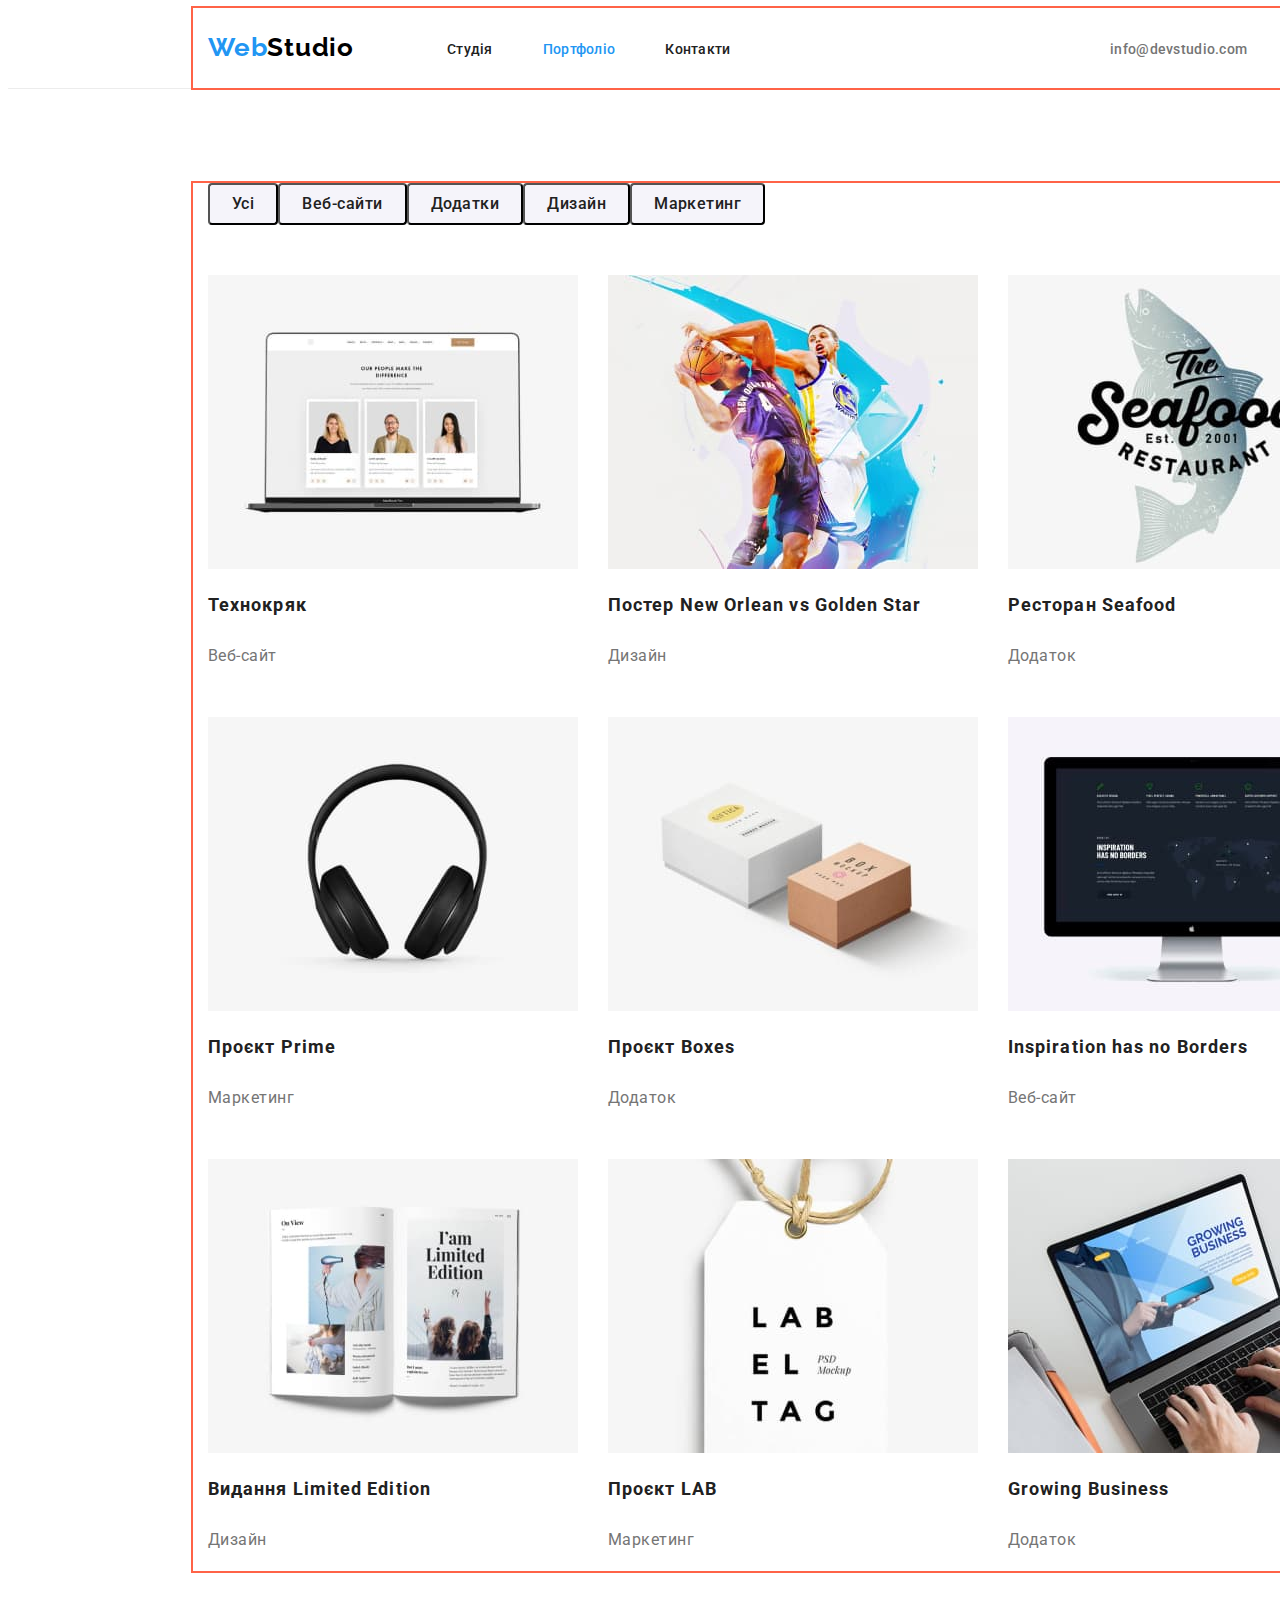
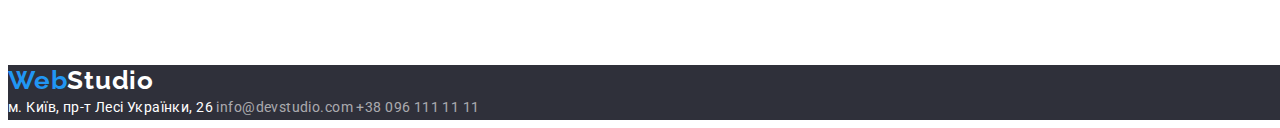
==== commit 48f76ddd: "додав бокові відступи у container" ====
--- a/portfolio.html
+++ b/portfolio.html
@@ -63,14 +63,20 @@
           <!-- цей заголовок буде скритий -->
           <!-- <h2>Фільтр робіт</h2> -->
 
-          <ul class="list">
-            <li><button type="button" class="list-button">Усі</button></li>
-            <li>
+          <ul class="filter list">
+            <li class="item">
+              <button type="button" class="list-button">Усі</button>
+            </li>
+            <li class="item">
               <button type="button" class="list-button">Веб-сайти</button>
             </li>
-            <li><button type="button" class="list-button">Додатки</button></li>
-            <li><button type="button" class="list-button">Дизайн</button></li>
-            <li>
+            <li class="item">
+              <button type="button" class="list-button">Додатки</button>
+            </li>
+            <li class="item">
+              <button type="button" class="list-button">Дизайн</button>
+            </li>
+            <li class="item">
               <button type="button" class="list-button">Маркетинг</button>
             </li>
           </ul>
@@ -80,8 +86,8 @@
           <!-- цей заголовок буде скритий -->
           <!-- <h2>Список робіт</h2> -->
 
-          <ul class="list">
-            <li>
+          <ul class="works list">
+            <li class="item">
               <a href="" class="link">
                 <img
                   src="./images/portfolio/techno.jpg"
@@ -93,7 +99,7 @@
                 <p class="card-text">Веб-сайт</p>
               </a>
             </li>
-            <li>
+            <li class="item">
               <a href="" class="link">
                 <img
                   src="./images/portfolio/new-orlean.jpg"
@@ -105,7 +111,7 @@
                 <p class="card-text">Дизайн</p>
               </a>
             </li>
-            <li>
+            <li class="item">
               <a href="" class="link">
                 <img
                   src="./images/portfolio/seafood.jpg"
@@ -117,7 +123,7 @@
                 <p class="card-text">Додаток</p>
               </a>
             </li>
-            <li>
+            <li class="item">
               <a href="" class="link">
                 <img
                   src="./images/portfolio/prime.jpg"
@@ -129,7 +135,7 @@
                 <p class="card-text">Маркетинг</p>
               </a>
             </li>
-            <li>
+            <li class="item">
               <a href="" class="link">
                 <img
                   src="./images/portfolio/boxes.jpg"
@@ -141,7 +147,7 @@
                 <p class="card-text">Додаток</p>
               </a>
             </li>
-            <li>
+            <li class="item">
               <a href="" class="link">
                 <img
                   src="./images/portfolio/no-borders.jpg"
@@ -153,7 +159,7 @@
                 <p class="card-text">Веб-сайт</p>
               </a>
             </li>
-            <li>
+            <li class="item">
               <a href="" class="link">
                 <img
                   src="./images/portfolio/limited-edition.jpg"
@@ -165,7 +171,7 @@
                 <p class="card-text">Дизайн</p>
               </a>
             </li>
-            <li>
+            <li class="item">
               <a href="" class="link">
                 <img
                   src="./images/portfolio/lab.jpg"
@@ -177,7 +183,7 @@
                 <p class="card-text">Маркетинг</p>
               </a>
             </li>
-            <li>
+            <li class="item">
               <a href="" class="link">
                 <img
                   src="./images/portfolio/growing-bisiness.jpg"
--- a/css/styles.css
+++ b/css/styles.css
@@ -18,9 +18,17 @@
   font-size: 16px;
 }
 
+.list {
+  margin: 0;
+  padding: 0;
+  list-style: none;
+}
+
 .container {
   width: 1200px;
   margin: 0 auto;
+  padding-right: 15px;
+  padding-left: 15px;
   outline: 2px solid tomato;
 }
 
@@ -48,12 +56,6 @@
   color: var(--logo-black-color);
 }
 
-.list {
-  margin: 0;
-  padding: 0;
-  list-style: none;
-}
-
 .nav .list {
   display: flex;
 }
@@ -121,6 +123,8 @@
 /* Герой */
 
 .hero {
+  padding-top: 200px;
+  padding-bottom: 280px;
   background-color: var(--hero-bg-color);
   text-align: center;
 }
@@ -133,13 +137,13 @@
   font-weight: 900;
   line-height: 1.36;
   letter-spacing: 2.64px;
+  text-align: center;
   text-transform: uppercase;
 }
 
 .hero-button {
   color: var(--primary-bg-color);
   background-color: var(--accent-color);
-  text-align: center;
   font-family: inherit;
   font-weight: 700;
   line-height: 1.87;
@@ -152,6 +156,14 @@
 }
 
 /* Особливості */
+
+.features .list {
+  display: flex;
+}
+
+.features .item {
+  width: 270px;
+}
 
 .features .title {
   margin-top: 0;
@@ -220,7 +232,8 @@
 
 /* Портфоліо */
 
-.portfolio .list {
+.portfolio .filter {
+  display: flex;
   margin-bottom: 50px;
 }
 
@@ -244,6 +257,25 @@
   background-color: var(--accent-color);
 }
 
+.portfolio .works {
+  display: flex;
+  flex-wrap: wrap;
+}
+
+.works .item {
+  width: 370px;
+  margin-right: 30px;
+  margin-bottom: 30px;
+}
+
+.works .item:nth-child(3n) {
+  margin-right: 0;
+}
+
+.works .item:nth-last-child(-n + 3) {
+  margin-bottom: 0;
+}
+
 .portfolio .link {
   text-decoration: none;
 }
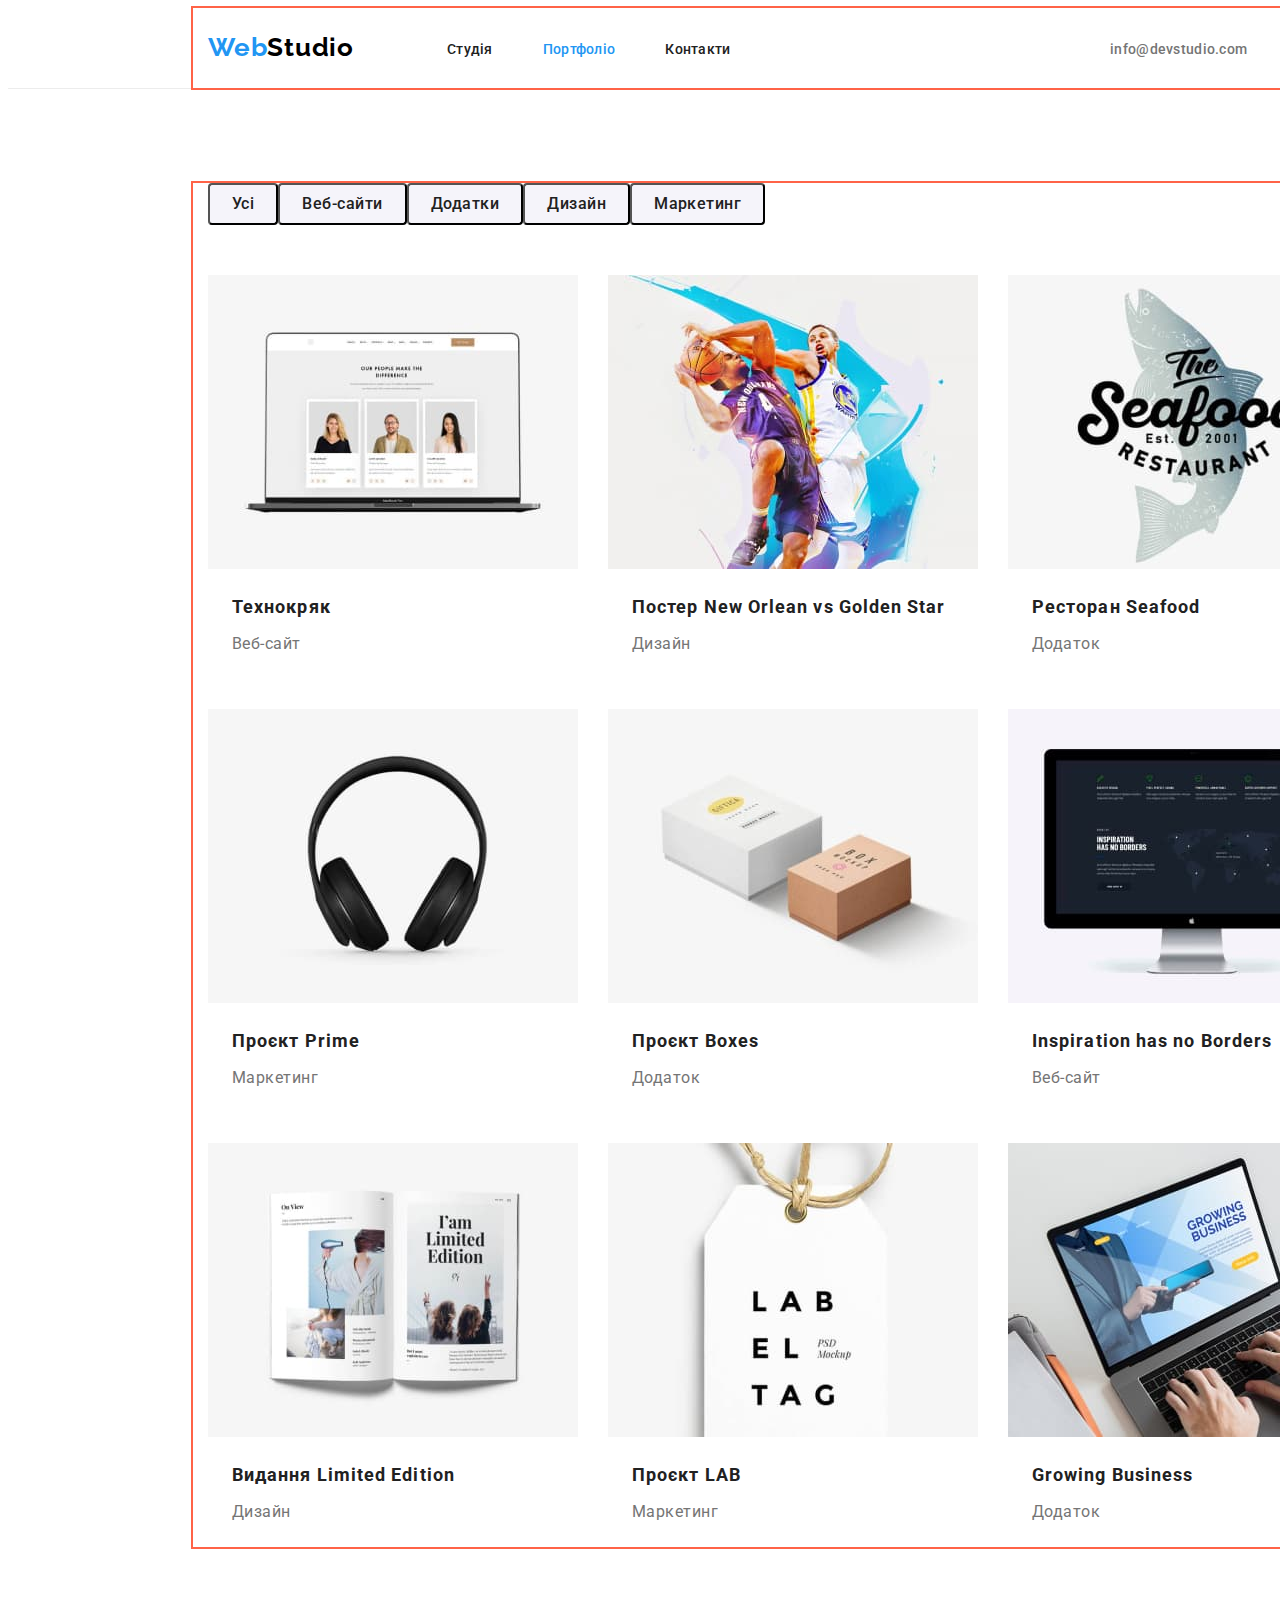
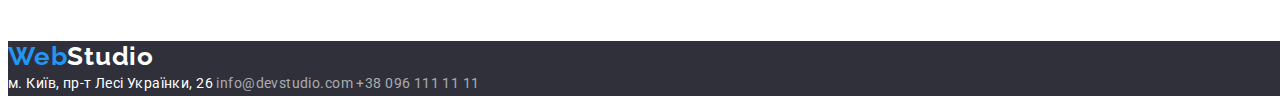
==== commit e1363877: "вирівняв у портфоліо секцію works" ====
--- a/portfolio.html
+++ b/portfolio.html
@@ -95,8 +95,10 @@
                   width="370"
                   height="294"
                 />
-                <h3 class="card-title">Технокряк</h3>
-                <p class="card-text">Веб-сайт</p>
+                <div class="card">
+                  <h3 class="card-title">Технокряк</h3>
+                  <p class="card-text">Веб-сайт</p>
+                </div>
               </a>
             </li>
             <li class="item">
@@ -107,8 +109,10 @@
                   width="370"
                   height="294"
                 />
-                <h3 class="card-title">Постер New Orlean vs Golden Star</h3>
-                <p class="card-text">Дизайн</p>
+                <div class="card">
+                  <h3 class="card-title">Постер New Orlean vs Golden Star</h3>
+                  <p class="card-text">Дизайн</p>
+                </div>
               </a>
             </li>
             <li class="item">
@@ -119,8 +123,10 @@
                   width="370"
                   height="294"
                 />
-                <h3 class="card-title">Ресторан Seafood</h3>
-                <p class="card-text">Додаток</p>
+                <div class="card">
+                  <h3 class="card-title">Ресторан Seafood</h3>
+                  <p class="card-text">Додаток</p>
+                </div>
               </a>
             </li>
             <li class="item">
@@ -131,8 +137,10 @@
                   width="370"
                   height="294"
                 />
-                <h3 class="card-title">Проєкт Prime</h3>
-                <p class="card-text">Маркетинг</p>
+                <div class="card">
+                  <h3 class="card-title">Проєкт Prime</h3>
+                  <p class="card-text">Маркетинг</p>
+                </div>
               </a>
             </li>
             <li class="item">
@@ -143,8 +151,10 @@
                   width="370"
                   height="294"
                 />
-                <h3 class="card-title">Проєкт Boxes</h3>
-                <p class="card-text">Додаток</p>
+                <div class="card">
+                  <h3 class="card-title">Проєкт Boxes</h3>
+                  <p class="card-text">Додаток</p>
+                </div>
               </a>
             </li>
             <li class="item">
@@ -155,8 +165,10 @@
                   width="370"
                   height="294"
                 />
-                <h3 class="card-title">Inspiration has no Borders</h3>
-                <p class="card-text">Веб-сайт</p>
+                <div class="card">
+                  <h3 class="card-title">Inspiration has no Borders</h3>
+                  <p class="card-text">Веб-сайт</p>
+                </div>
               </a>
             </li>
             <li class="item">
@@ -167,8 +179,10 @@
                   width="370"
                   height="294"
                 />
-                <h3 class="card-title">Видання Limited Edition</h3>
-                <p class="card-text">Дизайн</p>
+                <div class="card">
+                  <h3 class="card-title">Видання Limited Edition</h3>
+                  <p class="card-text">Дизайн</p>
+                </div>
               </a>
             </li>
             <li class="item">
@@ -179,8 +193,10 @@
                   width="370"
                   height="294"
                 />
-                <h3 class="card-title">Проєкт LAB</h3>
-                <p class="card-text">Маркетинг</p>
+                <div class="card">
+                  <h3 class="card-title">Проєкт LAB</h3>
+                  <p class="card-text">Маркетинг</p>
+                </div>
               </a>
             </li>
             <li class="item">
@@ -191,8 +207,10 @@
                   width="370"
                   height="294"
                 />
-                <h3 class="card-title">Growing Business</h3>
-                <p class="card-text">Додаток</p>
+                <div class="card">
+                  <h3 class="card-title">Growing Business</h3>
+                  <p class="card-text">Додаток</p>
+                </div>
               </a>
             </li>
           </ul>
--- a/css/styles.css
+++ b/css/styles.css
@@ -280,7 +280,13 @@
   text-decoration: none;
 }
 
+.works .card {
+  padding: 20px 24px;
+}
+
 .portfolio .card-title {
+  margin-top: 0;
+  margin-bottom: 4px;
   color: var(--secondary-text-color);
   font-size: 18px;
   font-weight: 700;
@@ -289,6 +295,7 @@
 }
 
 .portfolio .card-text {
+  margin: 0;
   color: var(--primary-text-color);
   font-weight: 400;
   line-height: 1.87;
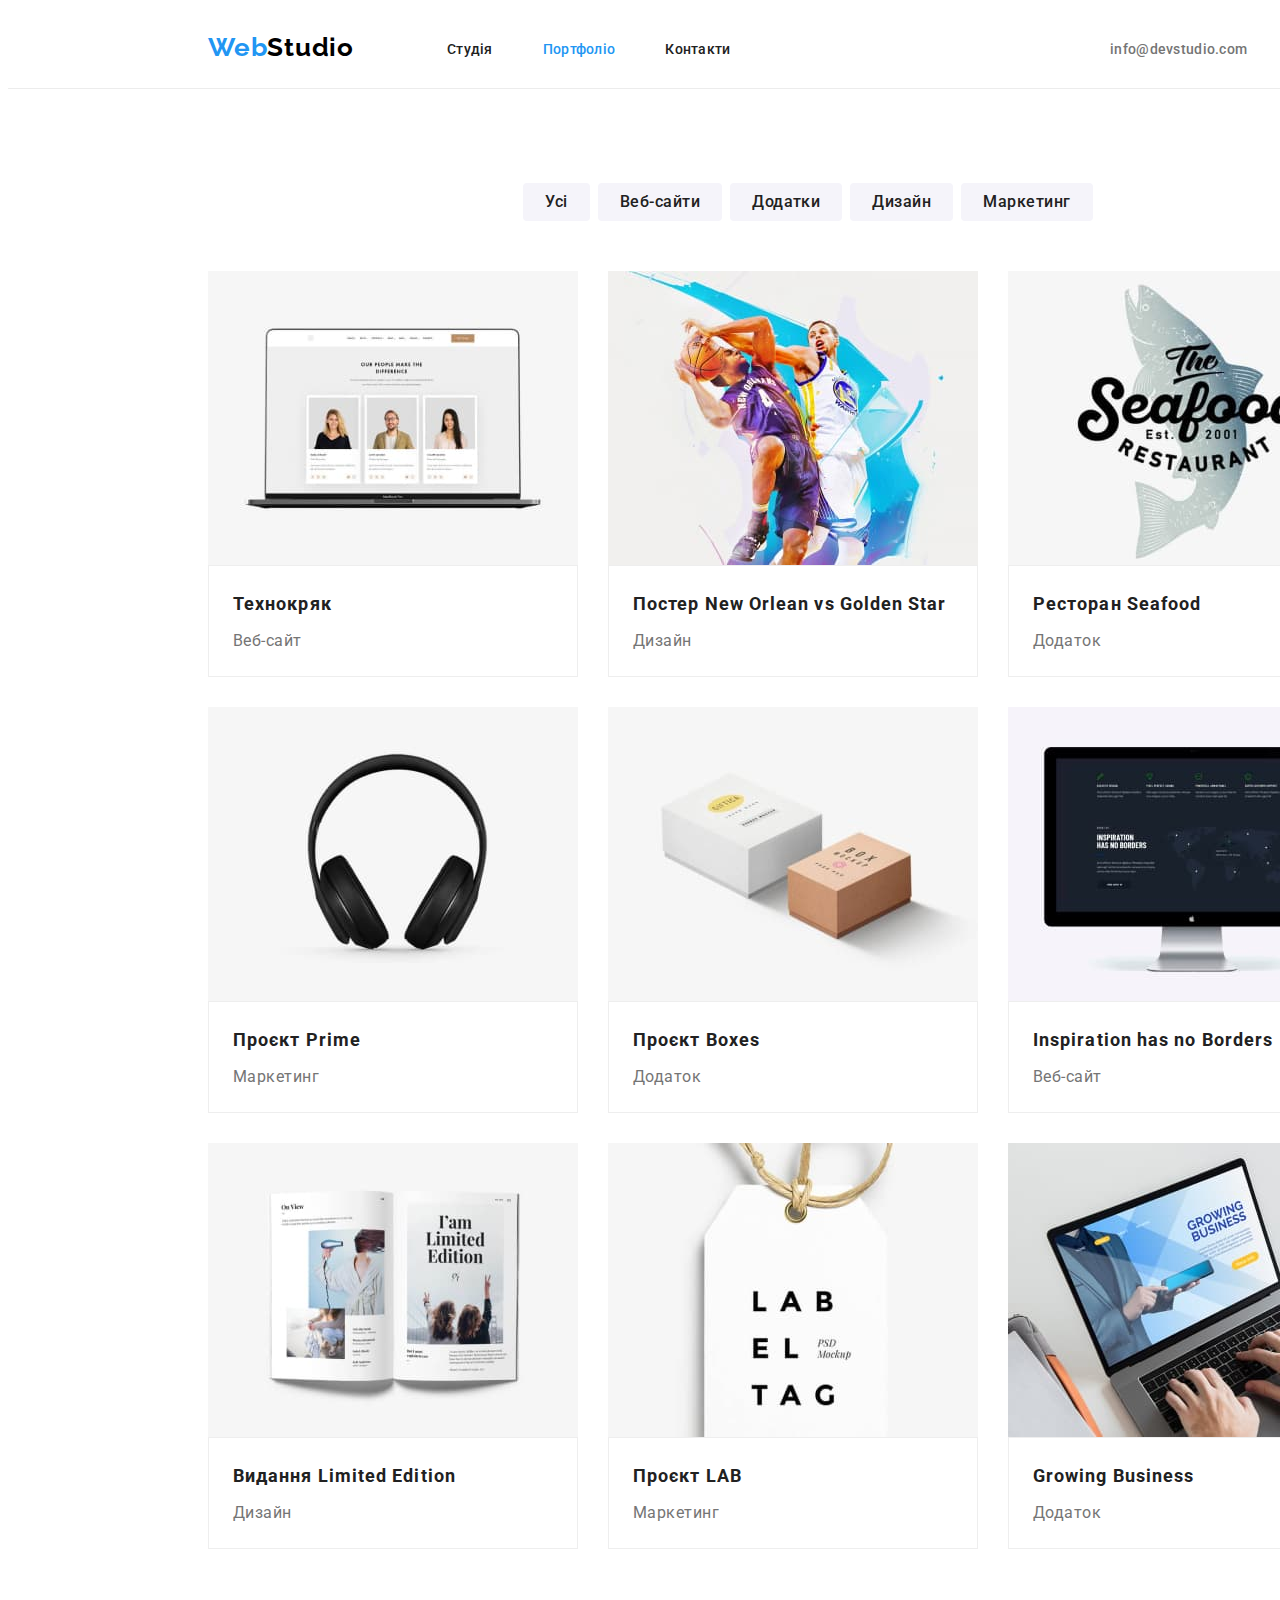
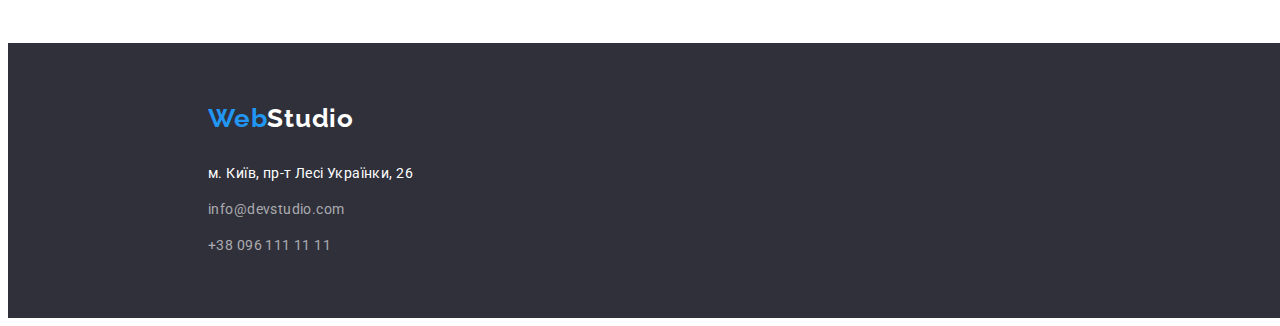
==== commit f16471df: "вирівняв footer" ====
--- a/portfolio.html
+++ b/portfolio.html
@@ -219,15 +219,19 @@
     </main>
 
     <!-- Підвал -->
-    <footer>
-      <a href="./index.html" class="logo"
-        >Web<span class="logo-studio-white">Studio</span></a
-      >
-      <address>
-        м. Київ, пр-т Лесі Українки, 26
-        <a href="mailto:info@devstudio.com" class="link">info@devstudio.com</a>
-        <a href="tel:380961111111" class="link">+38 096 111 11 11</a>
-      </address>
+    <footer class="footer">
+      <div class="container">
+        <a href="./index.html" class="logo"
+          >Web<span class="logo-studio-white">Studio</span></a
+        >
+        <address class="address">
+          <p class="text">м. Київ, пр-т Лесі Українки, 26</p>
+          <a href="mailto:info@devstudio.com" class="link"
+            >info@devstudio.com</a
+          >
+          <a href="tel:380961111111" class="link">+38 096 111 11 11</a>
+        </address>
+      </div>
     </footer>
   </body>
 </html>
--- a/css/styles.css
+++ b/css/styles.css
@@ -12,15 +12,18 @@
 
 body {
   width: 1600px;
+
+  font-family: 'Roboto', sans-serif;
+  font-size: 16px;
+
   background-color: var(--primary-bg-color);
   color: var(--primary-text-color);
-  font-family: 'Roboto', sans-serif;
-  font-size: 16px;
 }
 
 .list {
   margin: 0;
   padding: 0;
+
   list-style: none;
 }
 
@@ -29,7 +32,6 @@
   margin: 0 auto;
   padding-right: 15px;
   padding-left: 15px;
-  outline: 2px solid tomato;
 }
 
 /* Шапка */
@@ -43,13 +45,15 @@
   margin-right: 93px;
   padding-top: 24px;
   padding-bottom: 25px;
-  color: var(--accent-color);
+
   font-family: 'Raleway', sans-serif;
   font-size: 26px;
   font-weight: 700;
   line-height: 1.2;
   letter-spacing: 0.78px;
   text-decoration: none;
+
+  color: var(--accent-color);
 }
 
 .logo-studio-black {
@@ -67,12 +71,14 @@
 .nav .link {
   padding-top: 32px;
   padding-bottom: 32px;
-  color: var(--secondary-text-color);
+
   font-size: 14px;
   font-weight: 500;
   line-height: 1.2;
   letter-spacing: 0.28px;
   text-decoration: none;
+
+  color: var(--secondary-text-color);
 }
 
 .info {
@@ -87,12 +93,14 @@
 .info .link {
   padding-top: 32px;
   padding-bottom: 32px;
-  color: var(--primary-text-color);
+
   font-size: 14px;
   font-weight: 500;
   line-height: 1.2;
   letter-spacing: 0.28px;
   text-decoration: none;
+
+  color: var(--primary-text-color);
 }
 
 .nav .link.current {
@@ -112,6 +120,7 @@
 .header-underline {
   width: 1600px;
   height: 1px;
+
   background-color: var(--header-underline-color);
 }
 
@@ -124,35 +133,40 @@
 
 .hero {
   padding-top: 200px;
-  padding-bottom: 280px;
+  padding-bottom: 200px;
+
+  text-align: center;
+
   background-color: var(--hero-bg-color);
-  text-align: center;
 }
 
 .hero .title {
   margin-top: 0;
   margin-bottom: 30;
-  color: var(--primary-bg-color);
+
   font-size: 44px;
   font-weight: 900;
   line-height: 1.36;
   letter-spacing: 2.64px;
   text-align: center;
   text-transform: uppercase;
+
+  color: var(--primary-bg-color);
 }
 
 .hero-button {
-  color: var(--primary-bg-color);
-  background-color: var(--accent-color);
   font-family: inherit;
   font-weight: 700;
   line-height: 1.87;
   letter-spacing: 0.96px;
+
+  color: var(--primary-bg-color);
+  background-color: var(--accent-color);
 }
 
 .hero-button:hover {
+  cursor: pointer;
   color: var(--hero-bg-color);
-  cursor: pointer;
 }
 
 /* Особливості */
@@ -165,24 +179,32 @@
   width: 270px;
 }
 
+.features .item + .item {
+  margin-left: 30px;
+}
+
 .features .title {
   margin-top: 0;
   margin-bottom: 10;
-  color: var(--secondary-text-color);
+
   font-size: 14px;
   font-weight: 700;
   line-height: 1.2;
   letter-spacing: 0.42px;
   text-transform: uppercase;
+
+  color: var(--secondary-text-color);
 }
 
 .features .text {
   margin: 0;
-  color: var(--primary-text-color);
+
   font-size: 14px;
   font-weight: 400;
   line-height: 1.71;
   letter-spacing: 0.42px;
+
+  color: var(--primary-text-color);
 }
 
 /* Чим ми займаємося */
@@ -195,12 +217,22 @@
 .team .title {
   margin-top: 0;
   margin-bottom: 50px;
-  color: var(--secondary-text-color);
-  text-align: center;
+
   font-size: 36px;
   font-weight: 700;
   line-height: 1.2;
   letter-spacing: 1.08px;
+  text-align: center;
+
+  color: var(--secondary-text-color);
+}
+
+.examples .list {
+  display: flex;
+}
+
+.examples .item + .item {
+  margin-left: 30px;
 }
 
 /* Наша команда */
@@ -209,25 +241,49 @@
   background-color: var(--secondary-bg-color);
 }
 
+.team .list {
+  display: flex;
+}
+
+.team .item {
+  background-color: var(--primary-bg-color);
+  border-radius: 0px 0px 4px 4px;
+  box-shadow: 0px 2px 1px 0px rgba(0, 0, 0, 0.2),
+    0px 1px 1px 0px rgba(0, 0, 0, 0.14), 0px 1px 3px 0px rgba(0, 0, 0, 0.12);
+}
+
+.team .item + .item {
+  margin-left: 30px;
+}
+
+.team .card {
+  padding-top: 30px;
+  padding-bottom: 30px;
+}
+
 .team .card-title {
   margin-top: 0;
   margin-bottom: 10px;
-  color: var(--secondary-text-color);
-  text-align: center;
+
   font-size: 16px;
   font-weight: 500;
   line-height: 1.2;
   letter-spacing: 0.48px;
+  text-align: center;
+
+  color: var(--secondary-text-color);
 }
 
 .team .card-text {
   margin: 0;
-  color: var(--primary-text-color);
-  text-align: center;
+
   font-size: 16px;
   font-weight: 400;
   line-height: 1.2;
   letter-spacing: 0.48px;
+  text-align: center;
+
+  color: var(--primary-text-color);
 }
 
 /* Портфоліо */
@@ -235,20 +291,28 @@
 .portfolio .filter {
   display: flex;
   margin-bottom: 50px;
+  justify-content: center;
+}
+
+.filter .item + .item {
+  margin-left: 8px;
 }
 
 .portfolio .list-button {
-  border-radius: 4px;
   padding: 6px 22px;
-  color: var(--secondary-text-color);
-  background-color: var(--secondary-bg-color);
-  text-align: center;
+
   font-size: 16px;
   font-weight: 500;
   line-height: 1.62;
   letter-spacing: 0.48px;
   font-family: inherit;
+  text-align: center;
   cursor: pointer;
+
+  color: var(--secondary-text-color);
+  background-color: var(--secondary-bg-color);
+  border: none;
+  border-radius: 4px;
 }
 
 .portfolio .list-button:hover,
@@ -282,55 +346,86 @@
 
 .works .card {
   padding: 20px 24px;
+  border: 1px solid #eee;
 }
 
 .portfolio .card-title {
   margin-top: 0;
   margin-bottom: 4px;
-  color: var(--secondary-text-color);
+
   font-size: 18px;
   font-weight: 700;
   line-height: 2;
   letter-spacing: 1.08px;
+
+  color: var(--secondary-text-color);
 }
 
 .portfolio .card-text {
   margin: 0;
-  color: var(--primary-text-color);
+
   font-weight: 400;
   line-height: 1.87;
   letter-spacing: 0.48px;
+
+  color: var(--primary-text-color);
 }
 
 /* Підвал */
 
-footer {
+.footer {
   background-color: var(--hero-bg-color);
+}
+
+.footer .container {
+  display: flex;
+  flex-direction: column;
+}
+
+.footer .logo {
+  margin: 0;
+  padding-top: 60px;
+  padding-bottom: 28px;
 }
 
 .logo-studio-white {
   color: var(--primary-bg-color);
 }
 
-address {
-  color: var(--primary-bg-color);
+.address {
+  display: flex;
+  flex-direction: column;
+
   font-style: normal;
   font-size: 14px;
   font-weight: 400;
   line-height: 1.71;
   letter-spacing: 0.42px;
-}
-
-address .link {
-  color: var(--address-text-color);
+
+  color: var(--primary-bg-color);
+}
+
+.address .text {
+  margin-top: 0;
+  margin-bottom: 12px;
+}
+
+.address .link {
   font-size: 14px;
   font-weight: 400;
   line-height: 1.71;
   letter-spacing: 0.42px;
   text-decoration: none;
-}
-
-address .link:hover,
-address .link:focus {
+
+  color: var(--address-text-color);
+}
+
+.address .link:last-child {
+  padding-top: 12px;
+  padding-bottom: 60px;
+}
+
+.address .link:hover,
+.address .link:focus {
   color: var(--accent-color);
 }
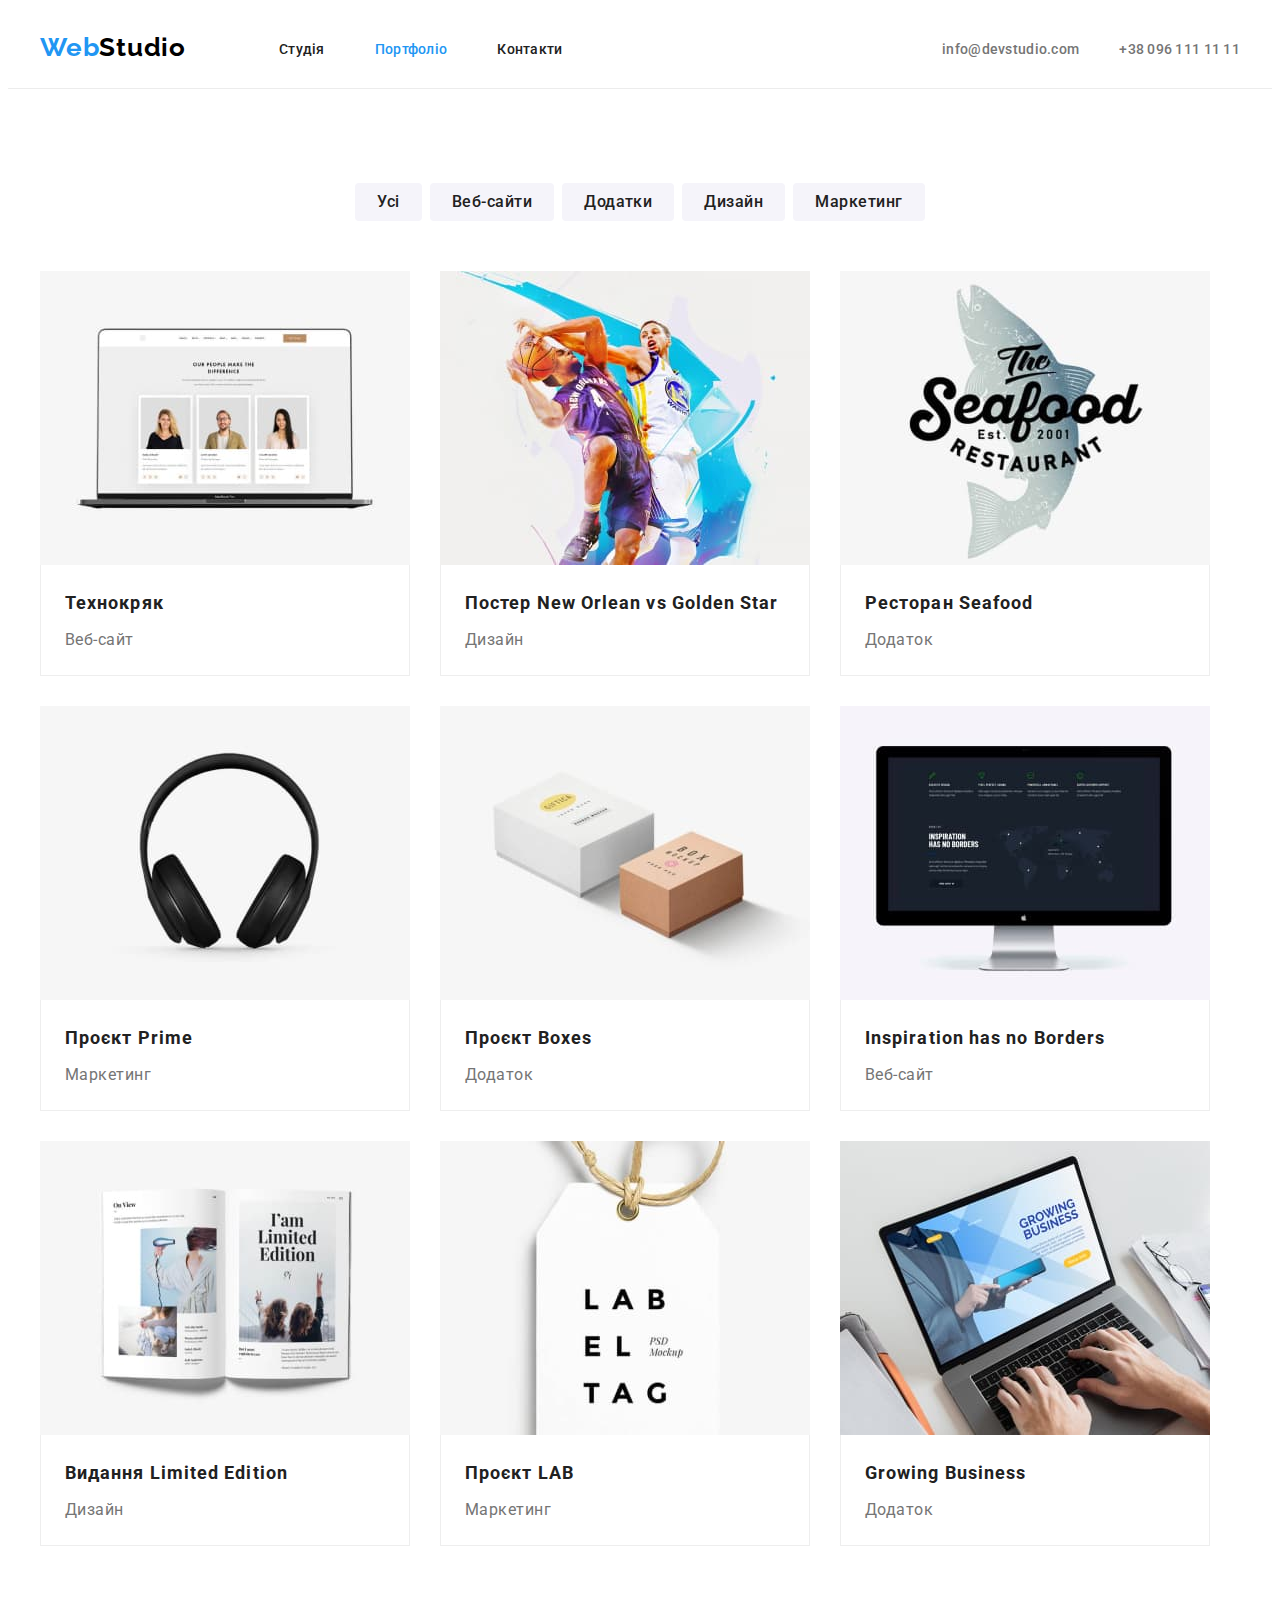
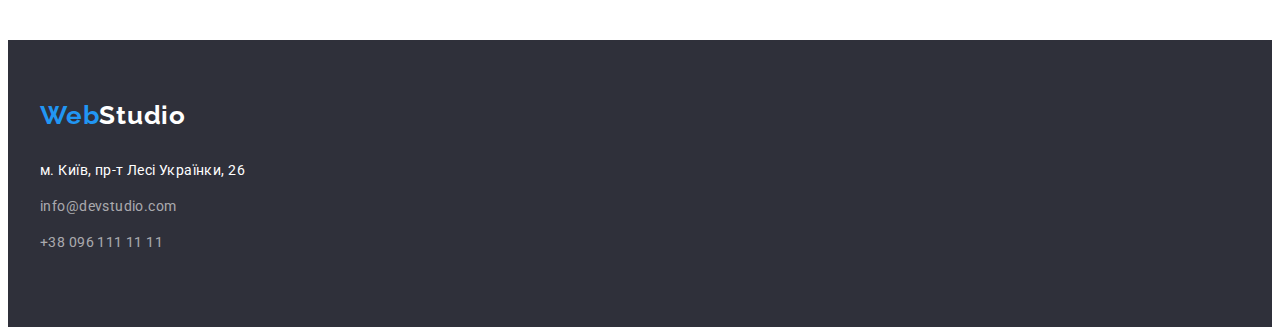
==== commit b307fc8d: "виправив зауваження" ====
--- a/portfolio.html
+++ b/portfolio.html
@@ -20,8 +20,9 @@
 
   <body>
     <!-- Шапка -->
-    <header>
-      <div class="container header-container">
+
+    <header class="header">
+      <div class="container">
         <a href="./index.html" class="logo"
           >Web<span class="logo-studio-black">Studio</span></a
         >
@@ -49,19 +50,16 @@
           </li>
         </ul>
       </div>
-      <div class="header-underline"></div>
     </header>
 
     <main>
       <section class="section portfolio">
         <div class="container">
-          <!-- цей заголовок буде скритий -->
-          <!-- <h1>Портфоліо</h1> -->
+          <h1 class="visually-hidden">Портфоліо</h1>
 
           <!-- Фільтр -->
 
-          <!-- цей заголовок буде скритий -->
-          <!-- <h2>Фільтр робіт</h2> -->
+          <h2 class="visually-hidden">Фільтр робіт</h2>
 
           <ul class="filter list">
             <li class="item">
@@ -83,8 +81,7 @@
 
           <!-- Список робіт -->
 
-          <!-- цей заголовок буде скритий -->
-          <!-- <h2>Список робіт</h2> -->
+          <h2 class="visually-hidden">Список робіт</h2>
 
           <ul class="works list">
             <li class="item">
@@ -219,6 +216,7 @@
     </main>
 
     <!-- Підвал -->
+
     <footer class="footer">
       <div class="container">
         <a href="./index.html" class="logo"
--- a/css/styles.css
+++ b/css/styles.css
@@ -11,8 +11,6 @@
 }
 
 body {
-  width: 1600px;
-
   font-family: 'Roboto', sans-serif;
   font-size: 16px;
 
@@ -34,9 +32,18 @@
   padding-left: 15px;
 }
 
+.visually-hidden {
+  position: fixed;
+  transform: scale(0);
+}
+
 /* Шапка */
 
-.header-container {
+header {
+  border-bottom: 1px solid var(--header-underline-color);
+}
+
+.header .container {
   display: flex;
   align-items: center;
 }
@@ -117,13 +124,6 @@
   color: var(--accent-color);
 }
 
-.header-underline {
-  width: 1600px;
-  height: 1px;
-
-  background-color: var(--header-underline-color);
-}
-
 .section {
   padding-top: 94px;
   padding-bottom: 94px;
@@ -141,8 +141,11 @@
 }
 
 .hero .title {
-  margin-top: 0;
-  margin-bottom: 30;
+  width: 696px;
+  margin-top: 0;
+  margin-right: auto;
+  margin-bottom: 30px;
+  margin-left: auto;
 
   font-size: 44px;
   font-weight: 900;
@@ -213,6 +216,10 @@
   display: block;
 }
 
+.examples {
+  padding-top: 0;
+}
+
 .examples .title,
 .team .title {
   margin-top: 0;
@@ -347,6 +354,7 @@
 .works .card {
   padding: 20px 24px;
   border: 1px solid #eee;
+  border-top: none;
 }
 
 .portfolio .card-title {
@@ -375,6 +383,8 @@
 
 .footer {
   background-color: var(--hero-bg-color);
+  padding-top: 60px;
+  padding-bottom: 60px;
 }
 
 .footer .container {
@@ -384,8 +394,9 @@
 
 .footer .logo {
   margin: 0;
-  padding-top: 60px;
-  padding-bottom: 28px;
+  margin-bottom: 28px;
+  padding: 0;
+  width: 145px;
 }
 
 .logo-studio-white {
@@ -395,6 +406,7 @@
 .address {
   display: flex;
   flex-direction: column;
+  width: 207px;
 
   font-style: normal;
   font-size: 14px;
@@ -411,6 +423,8 @@
 }
 
 .address .link {
+  margin-bottom: 12px;
+
   font-size: 14px;
   font-weight: 400;
   line-height: 1.71;
@@ -420,11 +434,6 @@
   color: var(--address-text-color);
 }
 
-.address .link:last-child {
-  padding-top: 12px;
-  padding-bottom: 60px;
-}
-
 .address .link:hover,
 .address .link:focus {
   color: var(--accent-color);
